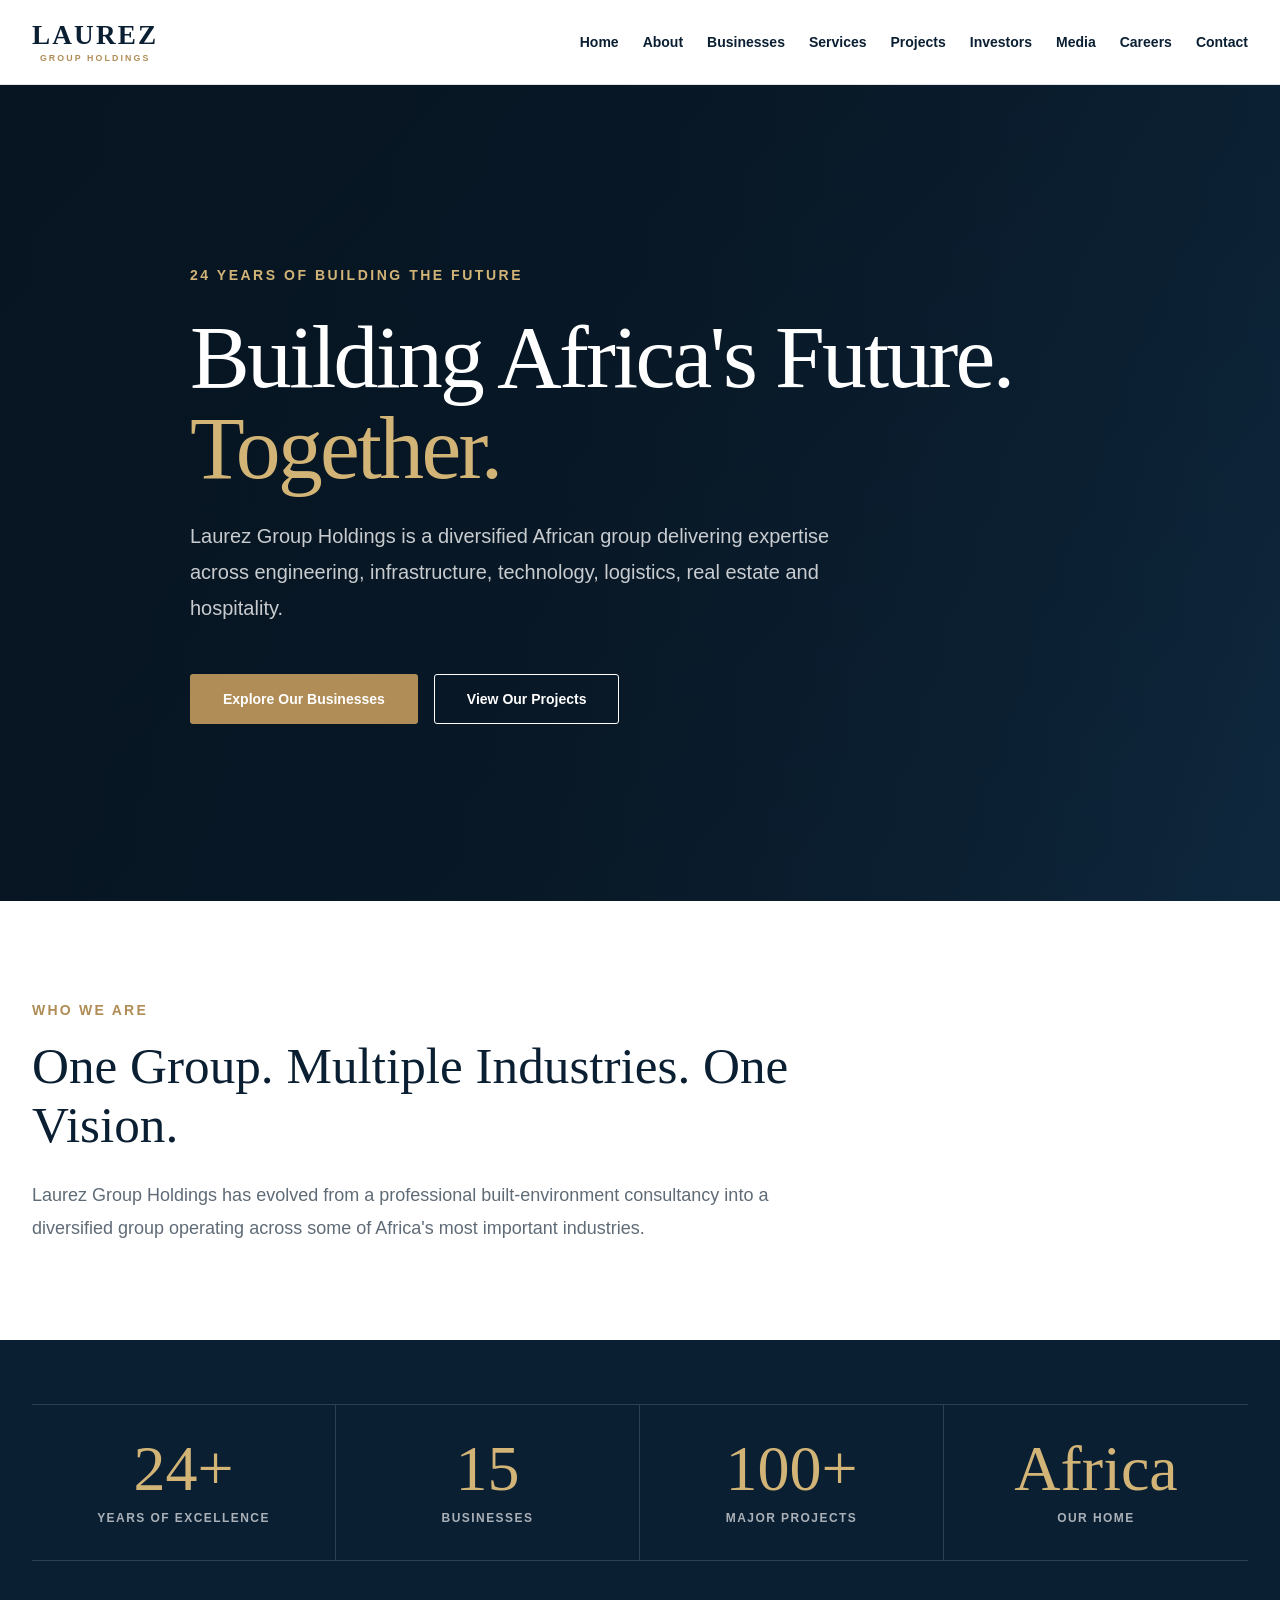
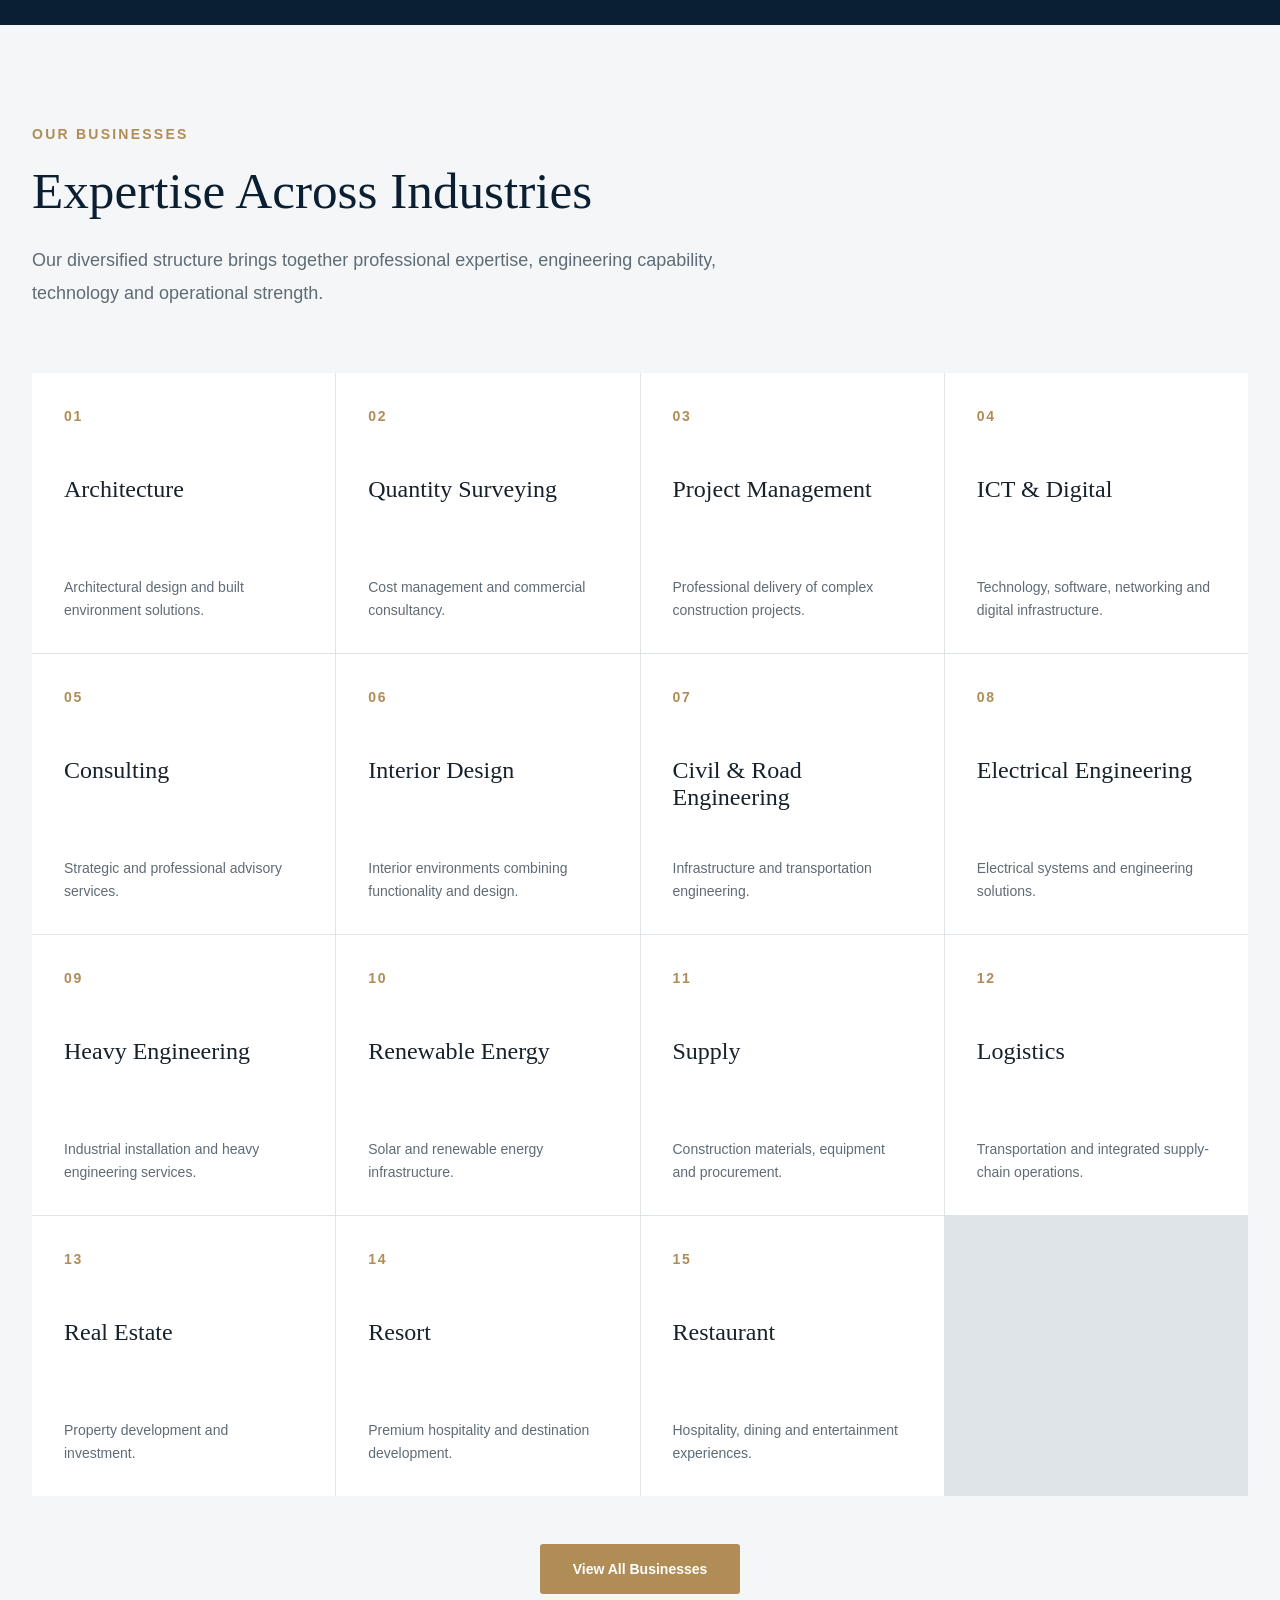
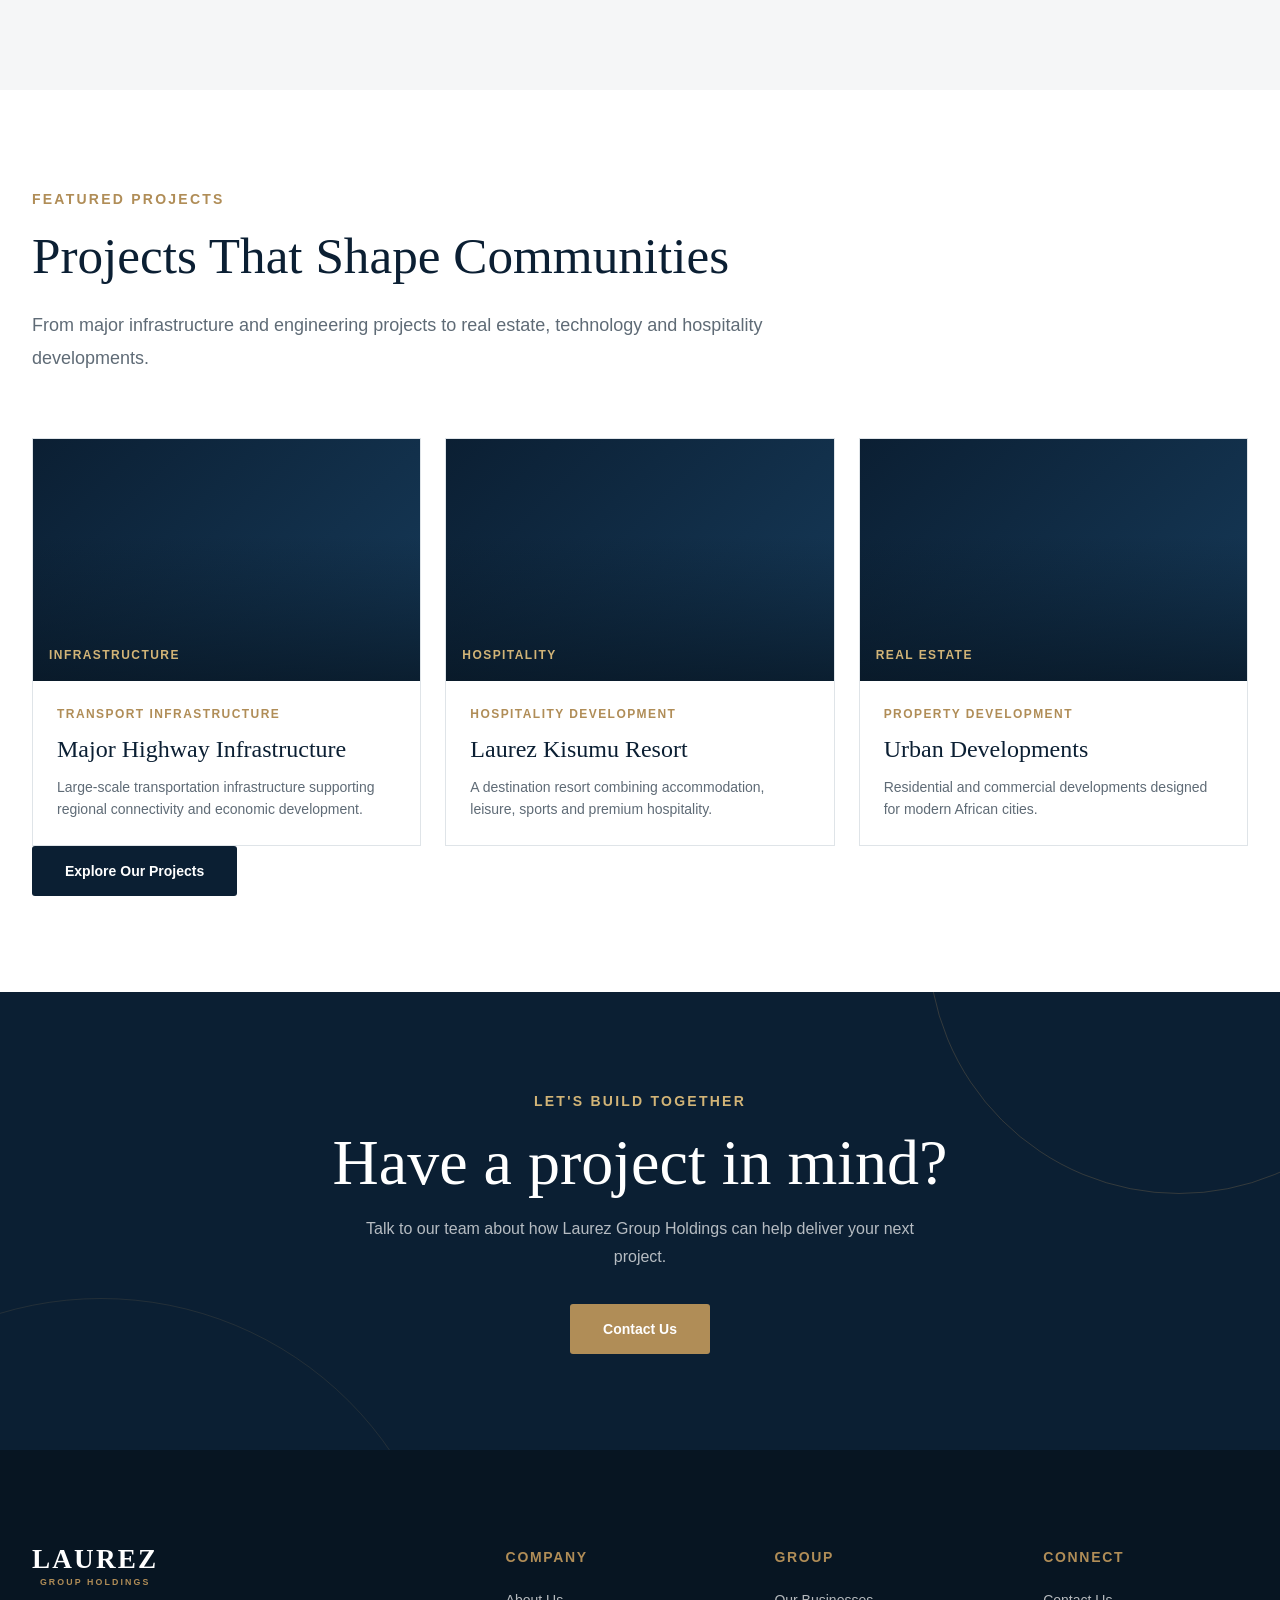
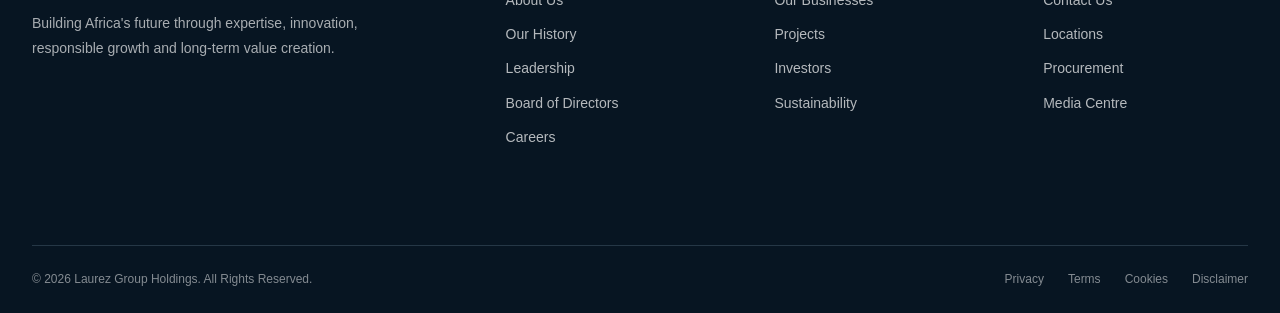
==== index.html @ 805ab77c "add file changes" ====
<!DOCTYPE html>
<html lang="en">

<head>

    <!-- =====================================================
         BASIC DOCUMENT INFORMATION
    ====================================================== -->

    <meta charset="UTF-8">

    <meta name="viewport"
        content="width=device-width, initial-scale=1.0">

    <meta name="description"
        content="Laurez Group Holdings is a diversified African group operating across architecture, engineering, technology, infrastructure, logistics, real estate and hospitality.">

    <meta name="author"
        content="Laurez Group Holdings">

    <meta name="robots"
        content="index, follow">

    <title>
        Laurez Group Holdings | Building Africa's Future
    </title>


    <!-- =====================================================
         GLOBAL STYLES
    ====================================================== -->

    <link rel="stylesheet"
        href="assets/css/variables.css">

    <link rel="stylesheet"
        href="assets/css/main.css">

    <link rel="stylesheet"
        href="assets/css/layout.css">

    <link rel="stylesheet"
        href="assets/css/components.css">

    <link rel="stylesheet"
        href="assets/css/navigation.css">

    <link rel="stylesheet"
        href="assets/css/footer.css">

    <link rel="stylesheet"
        href="assets/css/responsive.css">


    <!-- =====================================================
         HOMEPAGE STYLES
    ====================================================== -->

    <link rel="stylesheet"
        href="assets/css/pages/home.css">

</head>


<body>


    <!-- =====================================================
         HEADER
    ====================================================== -->

    <header class="site-header">

        <div class="container header-container">


            <!-- BRAND -->

            <a href="index.html"
                class="logo"
                aria-label="Laurez Group Holdings Home">

                <span class="logo-name">
                    LAUREZ
                </span>

                <span class="logo-subtitle">
                    GROUP HOLDINGS
                </span>

            </a>


            <!-- DESKTOP NAVIGATION -->

            <nav class="main-nav"
                aria-label="Main navigation">

                <a href="index.html">
                    Home
                </a>

                <a href="about/index.html">
                    About
                </a>

                <a href="businesses/index.html">
                    Businesses
                </a>

                <a href="services/index.html">
                    Services
                </a>

                <a href="projects/index.html">
                    Projects
                </a>

                <a href="investors/index.html">
                    Investors
                </a>

                <a href="media/index.html">
                    Media
                </a>

                <a href="careers/index.html">
                    Careers
                </a>

                <a href="contact/index.html">
                    Contact
                </a>

            </nav>


            <!-- MOBILE MENU BUTTON -->

            <button
                class="menu-toggle"
                type="button"
                aria-label="Open navigation"
                aria-expanded="false">

                ☰

            </button>

        </div>

    </header>



    <!-- =====================================================
         MAIN CONTENT
    ====================================================== -->

    <main>


        <!-- =================================================
             HERO
        ================================================== -->

        <section class="hero">

            <div class="container hero-content">


                <span class="hero-label">
                    24 Years of Building the Future
                </span>


                <h1>

                    Building Africa's Future.

                    <span>
                        Together.
                    </span>

                </h1>


                <p>

                    Laurez Group Holdings is a diversified
                    African group delivering expertise across
                    engineering, infrastructure, technology,
                    logistics, real estate and hospitality.

                </p>


                <div class="hero-actions">

                    <a
                        href="businesses/index.html"
                        class="btn btn-primary">

                        Explore Our Businesses

                    </a>


                    <a
                        href="projects/index.html"
                        class="btn btn-outline">

                        View Our Projects

                    </a>

                </div>

            </div>

        </section>



        <!-- =================================================
             INTRODUCTION
        ================================================== -->

        <section class="section introduction">

            <div class="container">

                <div class="section-header">

                    <span class="section-label">
                        Who We Are
                    </span>


                    <h2 class="section-title">

                        One Group.
                        Multiple Industries.
                        One Vision.

                    </h2>


                    <p class="section-description">

                        Laurez Group Holdings has evolved
                        from a professional built-environment
                        consultancy into a diversified group
                        operating across some of Africa's most
                        important industries.

                    </p>

                </div>

            </div>

        </section>



        <!-- =================================================
             GROUP STATISTICS
        ================================================== -->

        <section class="statistics">

            <div class="container statistics-grid">


                <div class="stat">

                    <strong>
                        24+
                    </strong>

                    <span>
                        Years of Excellence
                    </span>

                </div>


                <div class="stat">

                    <strong>
                        15
                    </strong>

                    <span>
                        Businesses
                    </span>

                </div>


                <div class="stat">

                    <strong>
                        100+
                    </strong>

                    <span>
                        Major Projects
                    </span>

                </div>


                <div class="stat">

                    <strong>
                        Africa
                    </strong>

                    <span>
                        Our Home
                    </span>

                </div>

            </div>

        </section>



        <!-- =================================================
             BUSINESSES
        ================================================== -->

        <section class="section businesses-preview">

            <div class="container">


                <div class="section-header">

                    <span class="section-label">
                        Our Businesses
                    </span>


                    <h2 class="section-title">

                        Expertise Across
                        Industries

                    </h2>


                    <p class="section-description">

                        Our diversified structure brings
                        together professional expertise,
                        engineering capability, technology
                        and operational strength.

                    </p>

                </div>



                <div class="business-grid">


                    <!-- 01 ARCHITECTURE -->

                    <a
                        href="businesses/architecture/index.html"
                        class="business-card">

                        <span class="business-card-number">
                            01
                        </span>

                        <h3>
                            Architecture
                        </h3>

                        <p>
                            Architectural design and built
                            environment solutions.
                        </p>

                    </a>


                    <!-- 02 QUANTITY SURVEYING -->

                    <a
                        href="businesses/quantity-surveying/index.html"
                        class="business-card">

                        <span class="business-card-number">
                            02
                        </span>

                        <h3>
                            Quantity Surveying
                        </h3>

                        <p>
                            Cost management and commercial
                            consultancy.
                        </p>

                    </a>


                    <!-- 03 PROJECT MANAGEMENT -->

                    <a
                        href="businesses/project-management/index.html"
                        class="business-card">

                        <span class="business-card-number">
                            03
                        </span>

                        <h3>
                            Project Management
                        </h3>

                        <p>
                            Professional delivery of complex
                            construction projects.
                        </p>

                    </a>


                    <!-- 04 ICT -->

                    <a
                        href="businesses/ict-digital/index.html"
                        class="business-card">

                        <span class="business-card-number">
                            04
                        </span>

                        <h3>
                            ICT & Digital
                        </h3>

                        <p>
                            Technology, software, networking
                            and digital infrastructure.
                        </p>

                    </a>


                    <!-- 05 CONSULTING -->

                    <a
                        href="businesses/consulting/index.html"
                        class="business-card">

                        <span class="business-card-number">
                            05
                        </span>

                        <h3>
                            Consulting
                        </h3>

                        <p>
                            Strategic and professional
                            advisory services.
                        </p>

                    </a>


                    <!-- 06 INTERIOR DESIGN -->

                    <a
                        href="businesses/interior-design/index.html"
                        class="business-card">

                        <span class="business-card-number">
                            06
                        </span>

                        <h3>
                            Interior Design
                        </h3>

                        <p>
                            Interior environments combining
                            functionality and design.
                        </p>

                    </a>


                    <!-- 07 CIVIL & ROAD -->

                    <a
                        href="businesses/civil-road-engineering/index.html"
                        class="business-card">

                        <span class="business-card-number">
                            07
                        </span>

                        <h3>
                            Civil & Road Engineering
                        </h3>

                        <p>
                            Infrastructure and transportation
                            engineering.
                        </p>

                    </a>


                    <!-- 08 ELECTRICAL -->

                    <a
                        href="businesses/electrical-engineering/index.html"
                        class="business-card">

                        <span class="business-card-number">
                            08
                        </span>

                        <h3>
                            Electrical Engineering
                        </h3>

                        <p>
                            Electrical systems and engineering
                            solutions.
                        </p>

                    </a>


                    <!-- 09 HEAVY ENGINEERING -->

                    <a
                        href="businesses/heavy-engineering/index.html"
                        class="business-card">

                        <span class="business-card-number">
                            09
                        </span>

                        <h3>
                            Heavy Engineering
                        </h3>

                        <p>
                            Industrial installation and heavy
                            engineering services.
                        </p>

                    </a>


                    <!-- 10 RENEWABLE ENERGY -->

                    <a
                        href="businesses/renewable-energy/index.html"
                        class="business-card">

                        <span class="business-card-number">
                            10
                        </span>

                        <h3>
                            Renewable Energy
                        </h3>

                        <p>
                            Solar and renewable energy
                            infrastructure.
                        </p>

                    </a>


                    <!-- 11 SUPPLY -->

                    <a
                        href="businesses/supply/index.html"
                        class="business-card">

                        <span class="business-card-number">
                            11
                        </span>

                        <h3>
                            Supply
                        </h3>

                        <p>
                            Construction materials, equipment
                            and procurement.
                        </p>

                    </a>


                    <!-- 12 LOGISTICS -->

                    <a
                        href="businesses/logistics/index.html"
                        class="business-card">

                        <span class="business-card-number">
                            12
                        </span>

                        <h3>
                            Logistics
                        </h3>

                        <p>
                            Transportation and integrated
                            supply-chain operations.
                        </p>

                    </a>


                    <!-- 13 REAL ESTATE -->

                    <a
                        href="businesses/real-estate/index.html"
                        class="business-card">

                        <span class="business-card-number">
                            13
                        </span>

                        <h3>
                            Real Estate
                        </h3>

                        <p>
                            Property development and
                            investment.
                        </p>

                    </a>


                    <!-- 14 RESORT -->

                    <a
                        href="businesses/resort/index.html"
                        class="business-card">

                        <span class="business-card-number">
                            14
                        </span>

                        <h3>
                            Resort
                        </h3>

                        <p>
                            Premium hospitality and destination
                            development.
                        </p>

                    </a>


                    <!-- 15 RESTAURANT -->

                    <a
                        href="businesses/restaurant/index.html"
                        class="business-card">

                        <span class="business-card-number">
                            15
                        </span>

                        <h3>
                            Restaurant
                        </h3>

                        <p>
                            Hospitality, dining and entertainment
                            experiences.
                        </p>

                    </a>


                </div>


                <div class="section-action">

                    <a
                        href="businesses/index.html"
                        class="btn btn-primary">

                        View All Businesses

                    </a>

                </div>

            </div>

        </section>



        <!-- =================================================
             FEATURED PROJECTS
        ================================================== -->

        <section class="section projects-preview">

            <div class="container">


                <div class="section-header">

                    <span class="section-label">
                        Featured Projects
                    </span>


                    <h2 class="section-title">

                        Projects That Shape
                        Communities

                    </h2>


                    <p class="section-description">

                        From major infrastructure and
                        engineering projects to real estate,
                        technology and hospitality
                        developments.

                    </p>

                </div>



                <div class="project-grid">


                    <!-- PROJECT ONE -->

                    <article class="project-card">

                        <div class="project-image">

                            <span>
                                Infrastructure
                            </span>

                        </div>


                        <div class="project-content">

                            <small>
                                TRANSPORT INFRASTRUCTURE
                            </small>


                            <h3>
                                Major Highway Infrastructure
                            </h3>


                            <p>

                                Large-scale transportation
                                infrastructure supporting
                                regional connectivity and
                                economic development.

                            </p>

                        </div>

                    </article>



                    <!-- PROJECT TWO -->

                    <article class="project-card">

                        <div class="project-image">

                            <span>
                                Hospitality
                            </span>

                        </div>


                        <div class="project-content">

                            <small>
                                HOSPITALITY DEVELOPMENT
                            </small>


                            <h3>
                                Laurez Kisumu Resort
                            </h3>


                            <p>

                                A destination resort combining
                                accommodation, leisure,
                                sports and premium hospitality.

                            </p>

                        </div>

                    </article>



                    <!-- PROJECT THREE -->

                    <article class="project-card">

                        <div class="project-image">

                            <span>
                                Real Estate
                            </span>

                        </div>


                        <div class="project-content">

                            <small>
                                PROPERTY DEVELOPMENT
                            </small>


                            <h3>
                                Urban Developments
                            </h3>


                            <p>

                                Residential and commercial
                                developments designed for
                                modern African cities.

                            </p>

                        </div>

                    </article>


                </div>


                <div class="section-action">

                    <a
                        href="projects/index.html"
                        class="btn btn-dark">

                        Explore Our Projects

                    </a>

                </div>

            </div>

        </section>



        <!-- =================================================
             CALL TO ACTION
        ================================================== -->

        <section class="cta">

            <div class="container">


                <span class="section-label">
                    Let's Build Together
                </span>


                <h2>
                    Have a project in mind?
                </h2>


                <p>

                    Talk to our team about how Laurez Group
                    Holdings can help deliver your next
                    project.

                </p>


                <a
                    href="contact/index.html"
                    class="btn btn-primary">

                    Contact Us

                </a>

            </div>

        </section>


    </main>



    <!-- =====================================================
         FOOTER
    ====================================================== -->

    <footer class="site-footer">

        <div class="container">


            <div class="footer-main">


                <!-- FOOTER BRAND -->

                <div class="footer-brand">

                    <a
                        href="index.html"
                        class="logo">

                        <span class="logo-name">
                            LAUREZ
                        </span>

                        <span class="logo-subtitle">
                            GROUP HOLDINGS
                        </span>

                    </a>


                    <p>

                        Building Africa's future through
                        expertise, innovation, responsible
                        growth and long-term value creation.

                    </p>

                </div>



                <!-- COMPANY -->

                <div class="footer-column">

                    <h3>
                        Company
                    </h3>

                    <a href="about/index.html">
                        About Us
                    </a>

                    <a href="about/history.html">
                        Our History
                    </a>

                    <a href="about/leadership.html">
                        Leadership
                    </a>

                    <a href="about/board.html">
                        Board of Directors
                    </a>

                    <a href="careers/index.html">
                        Careers
                    </a>

                </div>



                <!-- GROUP -->

                <div class="footer-column">

                    <h3>
                        Group
                    </h3>

                    <a href="businesses/index.html">
                        Our Businesses
                    </a>

                    <a href="projects/index.html">
                        Projects
                    </a>

                    <a href="investors/index.html">
                        Investors
                    </a>

                    <a href="sustainability/index.html">
                        Sustainability
                    </a>

                </div>



                <!-- CONNECT -->

                <div class="footer-column">

                    <h3>
                        Connect
                    </h3>

                    <a href="contact/index.html">
                        Contact Us
                    </a>

                    <a href="locations/index.html">
                        Locations
                    </a>

                    <a href="procurement/index.html">
                        Procurement
                    </a>

                    <a href="media/index.html">
                        Media Centre
                    </a>

                </div>


            </div>



            <!-- FOOTER BOTTOM -->

            <div class="footer-bottom">

                <p>
                    © 2026 Laurez Group Holdings.
                    All Rights Reserved.
                </p>


                <div>

                    <a href="legal/privacy-policy.html">
                        Privacy
                    </a>

                    <a href="legal/terms.html">
                        Terms
                    </a>

                    <a href="legal/cookies.html">
                        Cookies
                    </a>

                    <a href="legal/disclaimer.html">
                        Disclaimer
                    </a>

                </div>

            </div>


        </div>

    </footer>



    <!-- =====================================================
         JAVASCRIPT
    ====================================================== -->

    <script src="assets/js/main.js"></script>

    <script src="assets/js/navigation.js"></script>

</body>

</html>
---- assets/css/variables.css ----
/* =========================================================
   LAUREZ GROUP HOLDINGS
   GLOBAL DESIGN SYSTEM
   YEAR 24
========================================================= */

:root {

    /* -----------------------------------------------------
       BRAND COLORS
    ----------------------------------------------------- */

    --color-primary: #0b1f33;
    --color-primary-dark: #071522;
    --color-primary-light: #163a59;

    --color-gold: #b08d57;
    --color-gold-light: #d2b477;
    --color-gold-dark: #8c6b3f;

    --color-white: #ffffff;
    --color-black: #000000;

    /* -----------------------------------------------------
       TEXT COLORS
    ----------------------------------------------------- */

    --color-text: #17212b;
    --color-text-light: #5f6b76;
    --color-text-muted: #89939c;
    --color-text-white: #ffffff;

    /* -----------------------------------------------------
       BACKGROUNDS
    ----------------------------------------------------- */

    --color-background: #ffffff;
    --color-background-light: #f5f6f7;
    --color-background-dark: #0b1f33;
    --color-background-section: #eef1f4;

    /* -----------------------------------------------------
       BORDERS
    ----------------------------------------------------- */

    --color-border: #dfe4e8;
    --color-border-dark: #253746;

    /* -----------------------------------------------------
       TYPOGRAPHY
    ----------------------------------------------------- */

    --font-heading: "Georgia", "Times New Roman", serif;
    --font-body: Arial, Helvetica, sans-serif;

    --font-size-xs: 0.75rem;
    --font-size-sm: 0.875rem;
    --font-size-md: 1rem;
    --font-size-lg: 1.125rem;
    --font-size-xl: 1.5rem;
    --font-size-2xl: 2rem;
    --font-size-3xl: 3rem;
    --font-size-4xl: 4rem;

    --line-height-tight: 1.15;
    --line-height-normal: 1.6;
    --line-height-wide: 1.8;

    /* -----------------------------------------------------
       LAYOUT
    ----------------------------------------------------- */

    --container-width: 1280px;
    --container-padding: 2rem;

    --header-height: 84px;

    /* -----------------------------------------------------
       SPACING
    ----------------------------------------------------- */

    --space-1: 0.25rem;
    --space-2: 0.5rem;
    --space-3: 0.75rem;
    --space-4: 1rem;
    --space-5: 1.5rem;
    --space-6: 2rem;
    --space-7: 3rem;
    --space-8: 4rem;
    --space-9: 5rem;
    --space-10: 6rem;
    --space-11: 8rem;

    /* -----------------------------------------------------
       BORDERS & RADIUS
    ----------------------------------------------------- */

    --radius-sm: 3px;
    --radius-md: 6px;
    --radius-lg: 12px;
    --radius-xl: 20px;
    --radius-round: 999px;

    /* -----------------------------------------------------
       SHADOWS
    ----------------------------------------------------- */

    --shadow-sm: 0 2px 8px rgba(0, 0, 0, 0.06);
    --shadow-md: 0 8px 24px rgba(0, 0, 0, 0.10);
    --shadow-lg: 0 16px 45px rgba(0, 0, 0, 0.15);

    /* -----------------------------------------------------
       TRANSITIONS
    ----------------------------------------------------- */

    --transition-fast: 0.2s ease;
    --transition-normal: 0.3s ease;
    --transition-slow: 0.5s ease;

    /* -----------------------------------------------------
       Z-INDEX
    ----------------------------------------------------- */

    --z-base: 1;
    --z-header: 1000;
    --z-dropdown: 1100;
    --z-modal: 2000;
}
---- assets/css/main.css ----
/* =========================================================
   LAUREZ GROUP HOLDINGS
   GLOBAL MAIN STYLES
   YEAR 24
========================================================= */


/* =========================================================
   CSS RESET
========================================================= */

* {
    margin: 0;
    padding: 0;
    box-sizing: border-box;
}


/* =========================================================
   DOCUMENT
========================================================= */

html {
    scroll-behavior: smooth;
    font-size: 16px;
}

body {
    min-height: 100vh;

    font-family: var(--font-body);
    font-size: var(--font-size-md);
    line-height: var(--line-height-normal);

    color: var(--color-text);
    background: var(--color-background);

    overflow-x: hidden;

    -webkit-font-smoothing: antialiased;
    -moz-osx-font-smoothing: grayscale;
}


/* =========================================================
   DEFAULT ELEMENTS
========================================================= */

img {
    display: block;
    max-width: 100%;
    height: auto;
}

a {
    color: inherit;
    text-decoration: none;
}

button,
input,
textarea,
select {
    font: inherit;
}

button {
    border: 0;
    background: none;
    cursor: pointer;
}

ul,
ol {
    list-style: none;
}

h1,
h2,
h3,
h4,
h5,
h6 {
    margin: 0;
}

p {
    margin: 0;
}


/* =========================================================
   PAGE CONTAINER
========================================================= */

.container {
    width: min(
        calc(100% - (var(--container-padding) * 2)),
        var(--container-width)
    );

    margin-left: auto;
    margin-right: auto;
}


/* =========================================================
   SECTION
========================================================= */

.section {
    padding-top: var(--space-10);
    padding-bottom: var(--space-10);
}


/* =========================================================
   SECTION HEADER
========================================================= */

.section-header {
    max-width: 760px;
    margin-bottom: var(--space-8);
}

.section-label {
    display: inline-block;

    margin-bottom: var(--space-4);

    color: var(--color-gold);

    font-size: var(--font-size-sm);
    font-weight: 700;

    letter-spacing: 0.16em;
    text-transform: uppercase;
}

.section-title {
    margin-bottom: var(--space-5);

    color: var(--color-primary);

    font-family: var(--font-heading);
    font-size: clamp(2rem, 4vw, 3.5rem);
    font-weight: 500;

    line-height: var(--line-height-tight);
}

.section-description {
    color: var(--color-text-light);

    font-size: var(--font-size-lg);
    line-height: var(--line-height-wide);
}


/* =========================================================
   BUTTON SYSTEM
========================================================= */

.btn {
    display: inline-flex;

    align-items: center;
    justify-content: center;

    min-height: 50px;

    padding:
        0
        var(--space-6);

    border: 1px solid transparent;
    border-radius: var(--radius-sm);

    font-size: var(--font-size-sm);
    font-weight: 700;

    line-height: 1;

    cursor: pointer;

    transition:
        background var(--transition-normal),
        color var(--transition-normal),
        border-color var(--transition-normal),
        transform var(--transition-normal),
        box-shadow var(--transition-normal);
}

.btn:hover {
    transform: translateY(-2px);
}


/* ---------------------------------------------------------
   PRIMARY BUTTON
--------------------------------------------------------- */

.btn-primary {
    background: var(--color-gold);
    color: var(--color-white);
}

.btn-primary:hover {
    background: var(--color-gold-dark);

    box-shadow: var(--shadow-sm);
}


/* ---------------------------------------------------------
   OUTLINE BUTTON
--------------------------------------------------------- */

.btn-outline {
    border-color: var(--color-white);

    background: transparent;

    color: var(--color-white);
}

.btn-outline:hover {
    background: var(--color-white);
    color: var(--color-primary);
}


/* ---------------------------------------------------------
   DARK BUTTON
--------------------------------------------------------- */

.btn-dark {
    background: var(--color-primary);
    color: var(--color-white);
}

.btn-dark:hover {
    background: var(--color-primary-light);
}


/* ---------------------------------------------------------
   GOLD OUTLINE BUTTON
--------------------------------------------------------- */

.btn-gold-outline {
    border-color: var(--color-gold);

    background: transparent;

    color: var(--color-gold);
}

.btn-gold-outline:hover {
    background: var(--color-gold);
    color: var(--color-white);
}


/* =========================================================
   LINKS
========================================================= */

.text-link {
    display: inline-flex;

    align-items: center;

    gap: var(--space-2);

    color: var(--color-primary);

    font-size: var(--font-size-sm);
    font-weight: 700;

    transition:
        color var(--transition-fast),
        gap var(--transition-fast);
}

.text-link::after {
    content: "→";

    color: var(--color-gold);

    transition: transform var(--transition-fast);
}

.text-link:hover {
    color: var(--color-gold);

    gap: var(--space-3);
}

.text-link:hover::after {
    transform: translateX(4px);
}


/* =========================================================
   DIVIDER
========================================================= */

.divider {
    width: 100%;
    height: 1px;

    background: var(--color-border);
}


/* =========================================================
   ACCESSIBILITY
========================================================= */

:focus-visible {
    outline: 3px solid var(--color-gold);
    outline-offset: 3px;
}


/* =========================================================
   TEXT SELECTION
========================================================= */

::selection {
    background: var(--color-primary);

    color: var(--color-white);
}


/* =========================================================
   UTILITY CLASSES
========================================================= */

.text-center {
    text-align: center;
}

.text-left {
    text-align: left;
}

.text-right {
    text-align: right;
}

.hidden {
    display: none !important;
}


/* =========================================================
   VISUALLY HIDDEN
========================================================= */

.visually-hidden {
    position: absolute;

    width: 1px;
    height: 1px;

    padding: 0;
    margin: -1px;

    overflow: hidden;

    clip: rect(0, 0, 0, 0);

    white-space: nowrap;

    border: 0;
}


/* =========================================================
   SMOOTH IMAGE LOADING
========================================================= */

img {
    background: var(--color-background-light);
}


/* =========================================================
   FORM ELEMENTS
========================================================= */

input,
textarea,
select {
    width: 100%;

    border: 1px solid var(--color-border);

    border-radius: var(--radius-sm);

    background: var(--color-white);

    color: var(--color-text);

    transition:
        border-color var(--transition-fast),
        box-shadow var(--transition-fast);
}

input:focus,
textarea:focus,
select:focus {
    border-color: var(--color-gold);

    outline: none;

    box-shadow:
        0 0 0 3px
        rgba(176, 141, 87, 0.15);
}

textarea {
    min-height: 160px;

    resize: vertical;
}


/* =========================================================
   PAGE TRANSITION
========================================================= */

main {
    min-height: 50vh;
}
---- assets/css/layout.css ----
/* =========================================================
   LAUREZ GROUP HOLDINGS
   GLOBAL LAYOUT SYSTEM
   YEAR 24
========================================================= */


/* =========================================================
   PAGE WRAPPER
========================================================= */

.page-wrapper {
    width: 100%;
    min-height: 100vh;

    display: flex;
    flex-direction: column;
}


/* =========================================================
   MAIN CONTENT
========================================================= */

main {
    width: 100%;
    flex: 1;
}


/* =========================================================
   CONTAINER VARIATIONS
========================================================= */

.container-wide {
    width: min(
        calc(100% - (var(--container-padding) * 2)),
        1600px
    );

    margin-left: auto;
    margin-right: auto;
}

.container-narrow {
    width: min(
        calc(100% - (var(--container-padding) * 2)),
        850px
    );

    margin-left: auto;
    margin-right: auto;
}


/* =========================================================
   FLEX UTILITIES
========================================================= */

.flex {
    display: flex;
}

.flex-column {
    display: flex;
    flex-direction: column;
}

.flex-center {
    display: flex;

    align-items: center;
    justify-content: center;
}

.flex-between {
    display: flex;

    align-items: center;
    justify-content: space-between;
}

.flex-wrap {
    flex-wrap: wrap;
}


/* =========================================================
   GRID UTILITIES
========================================================= */

.grid {
    display: grid;
}

.grid-2 {
    display: grid;

    grid-template-columns:
        repeat(2, minmax(0, 1fr));

    gap: var(--space-6);
}

.grid-3 {
    display: grid;

    grid-template-columns:
        repeat(3, minmax(0, 1fr));

    gap: var(--space-6);
}

.grid-4 {
    display: grid;

    grid-template-columns:
        repeat(4, minmax(0, 1fr));

    gap: var(--space-6);
}


/* =========================================================
   TWO COLUMN CONTENT
========================================================= */

.two-column {
    display: grid;

    grid-template-columns:
        minmax(0, 1fr)
        minmax(0, 1fr);

    gap: var(--space-10);

    align-items: center;
}


/* =========================================================
   THREE COLUMN CONTENT
========================================================= */

.three-column {
    display: grid;

    grid-template-columns:
        repeat(3, minmax(0, 1fr));

    gap: var(--space-6);
}


/* =========================================================
   CONTENT + SIDEBAR
========================================================= */

.content-sidebar {
    display: grid;

    grid-template-columns:
        minmax(0, 1fr)
        320px;

    gap: var(--space-10);

    align-items: start;
}


/* =========================================================
   SIDEBAR + CONTENT
========================================================= */

.sidebar-content {
    display: grid;

    grid-template-columns:
        320px
        minmax(0, 1fr);

    gap: var(--space-10);

    align-items: start;
}


/* =========================================================
   IMAGE + CONTENT
========================================================= */

.image-content {
    display: grid;

    grid-template-columns:
        minmax(0, 1fr)
        minmax(0, 1fr);

    gap: var(--space-8);

    align-items: center;
}


/* =========================================================
   CONTENT + IMAGE
========================================================= */

.content-image {
    display: grid;

    grid-template-columns:
        minmax(0, 1fr)
        minmax(0, 1fr);

    gap: var(--space-8);

    align-items: center;
}


/* =========================================================
   STACK
========================================================= */

.stack {
    display: flex;

    flex-direction: column;

    gap: var(--space-5);
}

.stack-small {
    display: flex;

    flex-direction: column;

    gap: var(--space-3);
}

.stack-large {
    display: flex;

    flex-direction: column;

    gap: var(--space-8);
}


/* =========================================================
   ROW
========================================================= */

.row {
    display: flex;

    align-items: center;

    gap: var(--space-4);
}


/* =========================================================
   CENTERED CONTENT
========================================================= */

.center-content {
    max-width: 900px;

    margin-left: auto;
    margin-right: auto;

    text-align: center;
}


/* =========================================================
   FULL WIDTH
========================================================= */

.full-width {
    width: 100%;
}


/* =========================================================
   SPACING UTILITIES
========================================================= */

.mt-0 {
    margin-top: 0;
}

.mt-1 {
    margin-top: var(--space-1);
}

.mt-2 {
    margin-top: var(--space-2);
}

.mt-3 {
    margin-top: var(--space-3);
}

.mt-4 {
    margin-top: var(--space-4);
}

.mt-5 {
    margin-top: var(--space-5);
}

.mt-6 {
    margin-top: var(--space-6);
}

.mt-7 {
    margin-top: var(--space-7);
}

.mt-8 {
    margin-top: var(--space-8);
}


/* =========================================================
   BOTTOM SPACING
========================================================= */

.mb-0 {
    margin-bottom: 0;
}

.mb-2 {
    margin-bottom: var(--space-2);
}

.mb-3 {
    margin-bottom: var(--space-3);
}

.mb-4 {
    margin-bottom: var(--space-4);
}

.mb-5 {
    margin-bottom: var(--space-5);
}

.mb-6 {
    margin-bottom: var(--space-6);
}

.mb-7 {
    margin-bottom: var(--space-7);
}

.mb-8 {
    margin-bottom: var(--space-8);
}


/* =========================================================
   SECTION ALIGNMENT
========================================================= */

.section-center {
    text-align: center;
}

.section-center .section-header {
    margin-left: auto;
    margin-right: auto;
}


/* =========================================================
   VERTICAL CENTERING
========================================================= */

.align-center {
    align-items: center;
}

.align-start {
    align-items: flex-start;
}

.align-end {
    align-items: flex-end;
}


/* =========================================================
   JUSTIFICATION
========================================================= */

.justify-center {
    justify-content: center;
}

.justify-between {
    justify-content: space-between;
}

.justify-end {
    justify-content: flex-end;
}


/* =========================================================
   OVERFLOW
========================================================= */

.overflow-hidden {
    overflow: hidden;
}


/* =========================================================
   POSITIONING
========================================================= */

.relative {
    position: relative;
}

.absolute {
    position: absolute;
}

.sticky {
    position: sticky;
}


/* =========================================================
   RESPONSIVE LAYOUT
========================================================= */

@media (max-width: 1024px) {

    .grid-4 {
        grid-template-columns:
            repeat(2, minmax(0, 1fr));
    }

    .content-sidebar {
        grid-template-columns:
            minmax(0, 1fr)
            280px;

        gap: var(--space-7);
    }

    .sidebar-content {
        grid-template-columns:
            280px
            minmax(0, 1fr);

        gap: var(--space-7);
    }

}


/* =========================================================
   TABLET
========================================================= */

@media (max-width: 768px) {

    .grid-2,
    .grid-3,
    .grid-4 {
        grid-template-columns: 1fr;
    }

    .two-column,
    .three-column,
    .image-content,
    .content-image {
        grid-template-columns: 1fr;

        gap: var(--space-6);
    }

    .content-sidebar,
    .sidebar-content {
        grid-template-columns: 1fr;

        gap: var(--space-6);
    }

    .row {
        flex-wrap: wrap;
    }

}


/* =========================================================
   MOBILE
========================================================= */

@media (max-width: 480px) {

    .container,
    .container-wide,
    .container-narrow {
        width: min(
            calc(100% - 32px),
            100%
        );
    }

    .stack-large {
        gap: var(--space-6);
    }

}
---- assets/css/components.css ----
/* =========================================================
   LAUREZ GROUP HOLDINGS
   GLOBAL COMPONENTS
   YEAR 24
========================================================= */


/* =========================================================
   CARDS
========================================================= */

.card {
    background: var(--color-white);
    border: 1px solid var(--color-border);
    border-radius: var(--radius-md);
    overflow: hidden;
    transition:
        transform var(--transition-normal),
        box-shadow var(--transition-normal),
        border-color var(--transition-normal);
}

.card:hover {
    transform: translateY(-5px);
    box-shadow: var(--shadow-md);
    border-color: var(--color-gold);
}


/* =========================================================
   BUSINESS CARD
========================================================= */

.business-card {
    position: relative;

    display: flex;
    flex-direction: column;

    min-height: 280px;
    padding: var(--space-6);

    background: var(--color-white);
    border: 1px solid var(--color-border);

    transition:
        transform var(--transition-normal),
        background var(--transition-normal),
        border-color var(--transition-normal);
}

.business-card::before {
    content: "";

    position: absolute;
    top: 0;
    left: 0;

    width: 4px;
    height: 0;

    background: var(--color-gold);

    transition: height var(--transition-normal);
}

.business-card:hover {
    transform: translateY(-5px);
    border-color: var(--color-gold);
    box-shadow: var(--shadow-md);
}

.business-card:hover::before {
    height: 100%;
}

.business-card-number {
    margin-bottom: var(--space-7);

    color: var(--color-gold);

    font-size: var(--font-size-sm);
    font-weight: 700;
    letter-spacing: 0.12em;
}

.business-card h3 {
    margin-bottom: var(--space-3);

    font-family: var(--font-heading);
    font-size: var(--font-size-xl);
    font-weight: 500;
    line-height: var(--line-height-tight);
}

.business-card p {
    margin-top: auto;

    color: var(--color-text-light);
    font-size: var(--font-size-sm);
}


/* =========================================================
   PROJECT CARD
========================================================= */

.project-card {
    overflow: hidden;

    background: var(--color-white);
    border: 1px solid var(--color-border);

    transition:
        transform var(--transition-normal),
        box-shadow var(--transition-normal);
}

.project-card:hover {
    transform: translateY(-5px);
    box-shadow: var(--shadow-md);
}

.project-card-image {
    position: relative;

    width: 100%;
    aspect-ratio: 16 / 10;

    overflow: hidden;

    background:
        linear-gradient(
            135deg,
            var(--color-primary),
            var(--color-primary-light)
        );
}

.project-card-image img {
    width: 100%;
    height: 100%;

    object-fit: cover;

    transition: transform var(--transition-slow);
}

.project-card:hover .project-card-image img {
    transform: scale(1.05);
}

.project-card-content {
    padding: var(--space-5);
}

.project-category {
    display: block;

    margin-bottom: var(--space-3);

    color: var(--color-gold);

    font-size: var(--font-size-xs);
    font-weight: 700;

    letter-spacing: 0.14em;
    text-transform: uppercase;
}

.project-card h3 {
    margin-bottom: var(--space-3);

    font-family: var(--font-heading);
    font-size: var(--font-size-xl);
    font-weight: 500;
}

.project-card p {
    color: var(--color-text-light);
    font-size: var(--font-size-sm);
}


/* =========================================================
   STATISTICS
========================================================= */

.stat-item {
    text-align: center;
}

.stat-number {
    display: block;

    margin-bottom: var(--space-2);

    color: var(--color-gold);

    font-family: var(--font-heading);
    font-size: clamp(2.5rem, 5vw, 4rem);
    line-height: 1;
}

.stat-label {
    display: block;

    color: var(--color-text-light);

    font-size: var(--font-size-sm);
    font-weight: 600;

    text-transform: uppercase;
    letter-spacing: 0.1em;
}


/* =========================================================
   FEATURE LIST
========================================================= */

.feature-list {
    display: grid;
    gap: var(--space-4);
}

.feature-list li {
    position: relative;

    padding-left: var(--space-6);

    color: var(--color-text-light);
}

.feature-list li::before {
    content: "";

    position: absolute;
    left: 0;
    top: 0.65em;

    width: 7px;
    height: 7px;

    background: var(--color-gold);
    border-radius: var(--radius-round);
}


/* =========================================================
   IMAGE PLACEHOLDER
========================================================= */

.image-placeholder {
    display: flex;
    align-items: center;
    justify-content: center;

    min-height: 300px;

    background:
        linear-gradient(
            135deg,
            var(--color-primary),
            var(--color-primary-light)
        );

    color: var(--color-white);
}


/* =========================================================
   BADGE
========================================================= */

.badge {
    display: inline-flex;
    align-items: center;

    padding: var(--space-2) var(--space-3);

    border-radius: var(--radius-round);

    background: var(--color-background-light);

    color: var(--color-primary);

    font-size: var(--font-size-xs);
    font-weight: 700;

    letter-spacing: 0.08em;
    text-transform: uppercase;
}


/* =========================================================
   DIVIDER
========================================================= */

.divider {
    width: 100%;
    height: 1px;

    background: var(--color-border);
}


/* =========================================================
   LINK WITH ARROW
========================================================= */

.text-link {
    display: inline-flex;
    align-items: center;
    gap: var(--space-2);

    color: var(--color-primary);

    font-size: var(--font-size-sm);
    font-weight: 700;

    transition:
        color var(--transition-fast),
        gap var(--transition-fast);
}

.text-link::after {
    content: "→";

    color: var(--color-gold);

    transition: transform var(--transition-fast);
}

.text-link:hover {
    color: var(--color-gold);
    gap: var(--space-3);
}

.text-link:hover::after {
    transform: translateX(3px);
}
---- assets/css/navigation.css ----
/* =========================================================
   LAUREZ GROUP HOLDINGS
   GLOBAL NAVIGATION
   YEAR 24
========================================================= */


/* =========================================================
   HEADER
========================================================= */

.site-header {
    position: relative;
    z-index: 1000;

    width: 100%;

    background: var(--color-white);

    border-bottom: 1px solid var(--color-border);

    transition:
        background var(--transition-normal),
        box-shadow var(--transition-normal);
}


/* =========================================================
   HEADER CONTAINER
========================================================= */

.header-container {
    min-height: var(--header-height);

    display: flex;

    align-items: center;
    justify-content: space-between;

    gap: var(--space-6);
}


/* =========================================================
   LOGO
========================================================= */

.logo {
    display: inline-flex;

    flex-direction: column;

    justify-content: center;

    flex-shrink: 0;

    line-height: 1;

    color: var(--color-primary);
}

.logo-name {
    font-family: var(--font-heading);

    font-size: 1.7rem;
    font-weight: 600;

    letter-spacing: 0.08em;
}

.logo-subtitle {
    margin-top: 5px;

    color: var(--color-gold);

    font-size: 0.55rem;
    font-weight: 700;

    letter-spacing: 0.24em;

    text-align: center;
}


/* =========================================================
   MAIN NAVIGATION
========================================================= */

.main-nav {
    display: flex;

    align-items: center;

    gap: var(--space-5);
}

.main-nav a {
    position: relative;

    padding:
        var(--space-2)
        0;

    color: var(--color-primary);

    font-size: var(--font-size-sm);
    font-weight: 600;

    white-space: nowrap;

    transition:
        color var(--transition-fast);
}


/* ---------------------------------------------------------
   NAVIGATION UNDERLINE
--------------------------------------------------------- */

.main-nav a::after {
    content: "";

    position: absolute;

    left: 0;
    bottom: -4px;

    width: 100%;
    height: 2px;

    background: var(--color-gold);

    transform:
        scaleX(0);

    transform-origin: right;

    transition:
        transform var(--transition-normal);
}

.main-nav a:hover {
    color: var(--color-gold);
}

.main-nav a:hover::after {
    transform: scaleX(1);

    transform-origin: left;
}


/* =========================================================
   MOBILE MENU BUTTON
========================================================= */

.menu-toggle {
    display: none;

    align-items: center;
    justify-content: center;

    width: 44px;
    height: 44px;

    color: var(--color-primary);

    font-size: 1.5rem;

    border: 1px solid var(--color-border);
    border-radius: var(--radius-sm);

    transition:
        background var(--transition-fast),
        color var(--transition-fast),
        border-color var(--transition-fast);
}

.menu-toggle:hover {
    background: var(--color-primary);

    color: var(--color-white);

    border-color: var(--color-primary);
}


/* =========================================================
   MOBILE NAVIGATION
========================================================= */

@media (max-width: 768px) {

    .header-container {
        min-height: var(--header-height);
    }

    .main-nav {
        position: absolute;

        top: 100%;
        left: 0;

        width: 100%;

        display: none;

        flex-direction: column;
        align-items: stretch;

        gap: 0;

        padding:
            var(--space-3)
            var(--container-padding);

        background: var(--color-white);

        border-bottom:
            1px solid
            var(--color-border);

        box-shadow: var(--shadow-md);
    }

    .main-nav.is-open {
        display: flex;
    }

    .main-nav a {
        width: 100%;

        padding: var(--space-4) 0;

        border-bottom:
            1px solid
            var(--color-border);
    }

    .main-nav a:last-child {
        border-bottom: none;
    }

    .main-nav a::after {
        display: none;
    }

    .menu-toggle {
        display: flex;
    }

}


/* =========================================================
   SMALL MOBILE
========================================================= */

@media (max-width: 480px) {

    .logo-name {
        font-size: 1.4rem;
    }

    .logo-subtitle {
        font-size: 0.48rem;
    }

}
---- assets/css/footer.css ----
/* =========================================================
   LAUREZ GROUP HOLDINGS
   GLOBAL FOOTER
   YEAR 24
========================================================= */

.site-footer {
    background: var(--color-primary-dark);
    color: var(--color-white);
}


/* =========================================================
   FOOTER MAIN
========================================================= */

.footer-main {
    display: grid;

    grid-template-columns:
        2fr
        repeat(3, 1fr);

    gap: var(--space-8);

    padding: var(--space-10) 0;
}


/* =========================================================
   FOOTER BRAND
========================================================= */

.footer-brand {
    max-width: 360px;
}

.footer-brand .logo-name {
    color: var(--color-white);
}

.footer-brand p {
    margin-top: var(--space-5);

    color: rgba(255, 255, 255, 0.65);

    font-size: var(--font-size-sm);
    line-height: var(--line-height-wide);
}


/* =========================================================
   FOOTER COLUMNS
========================================================= */

.footer-column {
    display: flex;
    flex-direction: column;

    gap: var(--space-3);
}

.footer-column h3 {
    margin-bottom: var(--space-2);

    color: var(--color-gold);

    font-size: var(--font-size-sm);

    text-transform: uppercase;
    letter-spacing: 0.12em;
}

.footer-column a {
    width: fit-content;

    color: rgba(255, 255, 255, 0.7);

    font-size: var(--font-size-sm);

    transition:
        color var(--transition-fast),
        transform var(--transition-fast);
}

.footer-column a:hover {
    color: var(--color-white);
    transform: translateX(3px);
}


/* =========================================================
   FOOTER BOTTOM
========================================================= */

.footer-bottom {
    display: flex;
    align-items: center;
    justify-content: space-between;

    gap: var(--space-5);

    padding: var(--space-5) 0;

    border-top: 1px solid var(--color-border-dark);

    color: rgba(255, 255, 255, 0.5);

    font-size: var(--font-size-xs);
}

.footer-bottom div {
    display: flex;
    gap: var(--space-5);
}

.footer-bottom a {
    transition: color var(--transition-fast);
}

.footer-bottom a:hover {
    color: var(--color-white);
}
---- assets/css/responsive.css ----
/* =========================================================
   LAUREZ GROUP HOLDINGS
   RESPONSIVE DESIGN
========================================================= */


/* =========================================================
   TABLETS
========================================================= */

@media (max-width: 1024px) {

    :root {
        --container-padding: 1.5rem;
    }

    .main-nav {
        gap: var(--space-4);
    }

    .main-nav a {
        font-size: 0.8rem;
    }

    .two-column {
        gap: var(--space-6);
    }

    .three-column {
        grid-template-columns: repeat(2, minmax(0, 1fr));
    }

    .four-column {
        grid-template-columns: repeat(2, minmax(0, 1fr));
    }

    .footer-main {
        grid-template-columns: repeat(2, 1fr);
    }
}


/* =========================================================
   MOBILE
========================================================= */

@media (max-width: 768px) {

    :root {
        --container-padding: 1.25rem;
        --header-height: 72px;
    }

    .section {
        padding: var(--space-8) 0;
    }

    .main-nav {
        display: none;
    }

    .menu-toggle {
        display: flex;
    }

    .two-column,
    .three-column,
    .four-column {
        grid-template-columns: 1fr;
    }

    .footer-main {
        grid-template-columns: 1fr;
        gap: var(--space-6);
    }

    .footer-bottom {
        flex-direction: column;
        align-items: flex-start;
    }

    .footer-bottom div {
        flex-wrap: wrap;
    }
}


/* =========================================================
   SMALL MOBILE
========================================================= */

@media (max-width: 480px) {

    :root {
        --container-padding: 1rem;
    }

    .section-title {
        font-size: 2rem;
    }

    .btn {
        width: 100%;
    }

    .hero-actions {
        flex-direction: column;
    }
}
---- assets/css/pages/home.css ----
/* =========================================================
   LAUREZ GROUP HOLDINGS
   HOMEPAGE STYLES
   YEAR 24
========================================================= */


/* =========================================================
   HERO SECTION
========================================================= */

.hero {
    position: relative;

    min-height: calc(100vh - var(--header-height));

    display: flex;
    align-items: center;

    overflow: hidden;

    background:
        linear-gradient(
            90deg,
            rgba(7, 21, 34, 0.96) 0%,
            rgba(7, 21, 34, 0.85) 42%,
            rgba(7, 21, 34, 0.50) 100%
        ),
        url("../../images/hero/home-hero.jpg")
        center / cover no-repeat;

    color: var(--color-white);
}


/* ---------------------------------------------------------
   HERO FALLBACK BACKGROUND
--------------------------------------------------------- */

.hero::before {
    content: "";

    position: absolute;
    inset: 0;

    background:
        linear-gradient(
            135deg,
            var(--color-primary-dark),
            var(--color-primary-light)
        );

    z-index: -2;
}


/* ---------------------------------------------------------
   HERO CONTENT
--------------------------------------------------------- */

.hero-content {
    position: relative;
    z-index: 2;

    max-width: 900px;

    padding-top: var(--space-11);
    padding-bottom: var(--space-11);
}


/* ---------------------------------------------------------
   HERO LABEL
--------------------------------------------------------- */

.hero-label {
    display: inline-block;

    margin-bottom: var(--space-5);

    color: var(--color-gold-light);

    font-size: var(--font-size-sm);
    font-weight: 700;

    letter-spacing: 0.18em;
    text-transform: uppercase;
}


/* ---------------------------------------------------------
   HERO TITLE
--------------------------------------------------------- */

.hero h1 {
    max-width: 850px;

    margin-bottom: var(--space-5);

    color: var(--color-white);

    font-family: var(--font-heading);

    font-size: clamp(
        3rem,
        7vw,
        6rem
    );

    font-weight: 500;

    line-height: 1.02;

    letter-spacing: -0.03em;
}

.hero h1 span {
    display: block;

    color: var(--color-gold-light);
}


/* ---------------------------------------------------------
   HERO DESCRIPTION
--------------------------------------------------------- */

.hero p {
    max-width: 680px;

    margin-bottom: var(--space-7);

    color: rgba(255, 255, 255, 0.78);

    font-size: clamp(
        1rem,
        2vw,
        1.25rem
    );

    line-height: 1.8;
}


/* ---------------------------------------------------------
   HERO BUTTONS
--------------------------------------------------------- */

.hero-actions {
    display: flex;

    align-items: center;

    gap: var(--space-4);
}


/* =========================================================
   INTRODUCTION SECTION
========================================================= */

.introduction {
    background: var(--color-white);
}

.introduction .section-header {
    margin-bottom: 0;
}


/* =========================================================
   GROUP STATISTICS
========================================================= */

.statistics {
    padding-top: var(--space-8);
    padding-bottom: var(--space-8);

    background: var(--color-primary);

    color: var(--color-white);
}

.statistics-grid {
    display: grid;

    grid-template-columns:
        repeat(4, 1fr);

    border-top:
        1px solid
        rgba(255, 255, 255, 0.15);

    border-bottom:
        1px solid
        rgba(255, 255, 255, 0.15);
}

.stat {
    padding: var(--space-6);

    text-align: center;

    border-right:
        1px solid
        rgba(255, 255, 255, 0.15);
}

.stat:last-child {
    border-right: none;
}

.stat strong {
    display: block;

    margin-bottom: var(--space-2);

    color: var(--color-gold-light);

    font-family: var(--font-heading);

    font-size: clamp(
        2.5rem,
        5vw,
        4rem
    );

    font-weight: 500;

    line-height: 1;
}

.stat span {
    display: block;

    color: rgba(255, 255, 255, 0.65);

    font-size: var(--font-size-xs);

    font-weight: 700;

    letter-spacing: 0.12em;

    text-transform: uppercase;
}


/* =========================================================
   BUSINESSES PREVIEW
========================================================= */

.businesses-preview {
    background: var(--color-background-light);
}

.business-grid {
    display: grid;

    grid-template-columns:
        repeat(4, 1fr);

    gap: 1px;

    background: var(--color-border);
}

.businesses-preview .business-card {
    border: none;
}

.businesses-preview .section-action {
    margin-top: var(--space-7);

    text-align: center;
}


/* =========================================================
   FEATURED PROJECTS
========================================================= */

.projects-preview {
    background: var(--color-white);
}

.project-grid {
    display: grid;

    grid-template-columns:
        repeat(3, 1fr);

    gap: var(--space-5);
}


/* ---------------------------------------------------------
   PROJECT IMAGE
--------------------------------------------------------- */

.project-image {
    position: relative;

    aspect-ratio: 16 / 10;

    display: flex;

    align-items: flex-end;

    padding: var(--space-4);

    overflow: hidden;

    background:
        linear-gradient(
            135deg,
            var(--color-primary),
            var(--color-primary-light)
        );
}

.project-image::after {
    content: "";

    position: absolute;

    inset: 0;

    background:
        linear-gradient(
            to top,
            rgba(7, 21, 34, 0.75),
            transparent 60%
        );
}

.project-image span {
    position: relative;

    z-index: 2;

    color: var(--color-gold-light);

    font-size: var(--font-size-xs);

    font-weight: 700;

    letter-spacing: 0.12em;

    text-transform: uppercase;
}


/* ---------------------------------------------------------
   PROJECT CONTENT
--------------------------------------------------------- */

.project-content {
    padding: var(--space-5);
}

.project-content small {
    display: block;

    margin-bottom: var(--space-3);

    color: var(--color-gold);

    font-size: var(--font-size-xs);

    font-weight: 700;

    letter-spacing: 0.12em;
}

.project-content h3 {
    margin-bottom: var(--space-3);

    color: var(--color-primary);

    font-family: var(--font-heading);

    font-size: var(--font-size-xl);

    font-weight: 500;

    line-height: var(--line-height-tight);
}

.project-content p {
    color: var(--color-text-light);

    font-size: var(--font-size-sm);

    line-height: var(--line-height-normal);
}


/* =========================================================
   HOMEPAGE CTA
========================================================= */

.cta {
    position: relative;

    padding-top: var(--space-10);
    padding-bottom: var(--space-10);

    overflow: hidden;

    background: var(--color-primary);

    color: var(--color-white);

    text-align: center;
}


/* ---------------------------------------------------------
   DECORATIVE CIRCLE 1
--------------------------------------------------------- */

.cta::before {
    content: "";

    position: absolute;

    width: 500px;
    height: 500px;

    top: -300px;
    right: -150px;

    border:
        1px solid
        rgba(176, 141, 87, 0.25);

    border-radius: 50%;
}


/* ---------------------------------------------------------
   DECORATIVE CIRCLE 2
--------------------------------------------------------- */

.cta::after {
    content: "";

    position: absolute;

    width: 700px;
    height: 700px;

    bottom: -550px;
    left: -250px;

    border:
        1px solid
        rgba(176, 141, 87, 0.15);

    border-radius: 50%;
}


/* ---------------------------------------------------------
   CTA CONTENT
--------------------------------------------------------- */

.cta .container {
    position: relative;

    z-index: 2;
}

.cta .section-label {
    color: var(--color-gold-light);
}

.cta h2 {
    margin-bottom: var(--space-4);

    color: var(--color-white);

    font-family: var(--font-heading);

    font-size: clamp(
        2.5rem,
        5vw,
        4rem
    );

    font-weight: 500;

    line-height: 1.1;
}

.cta p {
    max-width: 600px;

    margin:
        0
        auto
        var(--space-6);

    color: rgba(255, 255, 255, 0.7);

    line-height: 1.8;
}


/* =========================================================
   HOMEPAGE RESPONSIVE
========================================================= */

@media (max-width: 1024px) {

    .business-grid {
        grid-template-columns:
            repeat(3, 1fr);
    }

    .project-grid {
        grid-template-columns:
            repeat(2, 1fr);
    }

}


@media (max-width: 768px) {

    .hero {
        min-height:
            calc(
                100vh -
                var(--header-height)
            );
    }

    .hero-content {
        padding-top: var(--space-9);
        padding-bottom: var(--space-9);
    }

    .hero h1 {
        font-size:
            clamp(
                2.8rem,
                12vw,
                4.5rem
            );
    }

    .hero-actions {
        align-items: stretch;

        flex-direction: column;

        max-width: 320px;
    }

    .statistics-grid {
        grid-template-columns:
            repeat(2, 1fr);
    }

    .stat {
        border-bottom:
            1px solid
            rgba(255, 255, 255, 0.15);
    }

    .stat:nth-child(2) {
        border-right: none;
    }

    .stat:nth-child(3),
    .stat:nth-child(4) {
        border-bottom: none;
    }

    .business-grid {
        grid-template-columns:
            repeat(2, 1fr);
    }

    .project-grid {
        grid-template-columns: 1fr;
    }

}


@media (max-width: 480px) {

    .hero h1 {
        font-size: 2.7rem;

        letter-spacing: -0.02em;
    }

    .hero p {
        font-size: 1rem;
    }

    .statistics-grid {
        grid-template-columns: 1fr;
    }

    .stat,
    .stat:nth-child(2) {
        border-right: none;

        border-bottom:
            1px solid
            rgba(255, 255, 255, 0.15);
    }

    .stat:last-child {
        border-bottom: none;
    }

    .business-grid {
        grid-template-columns: 1fr;
    }

}
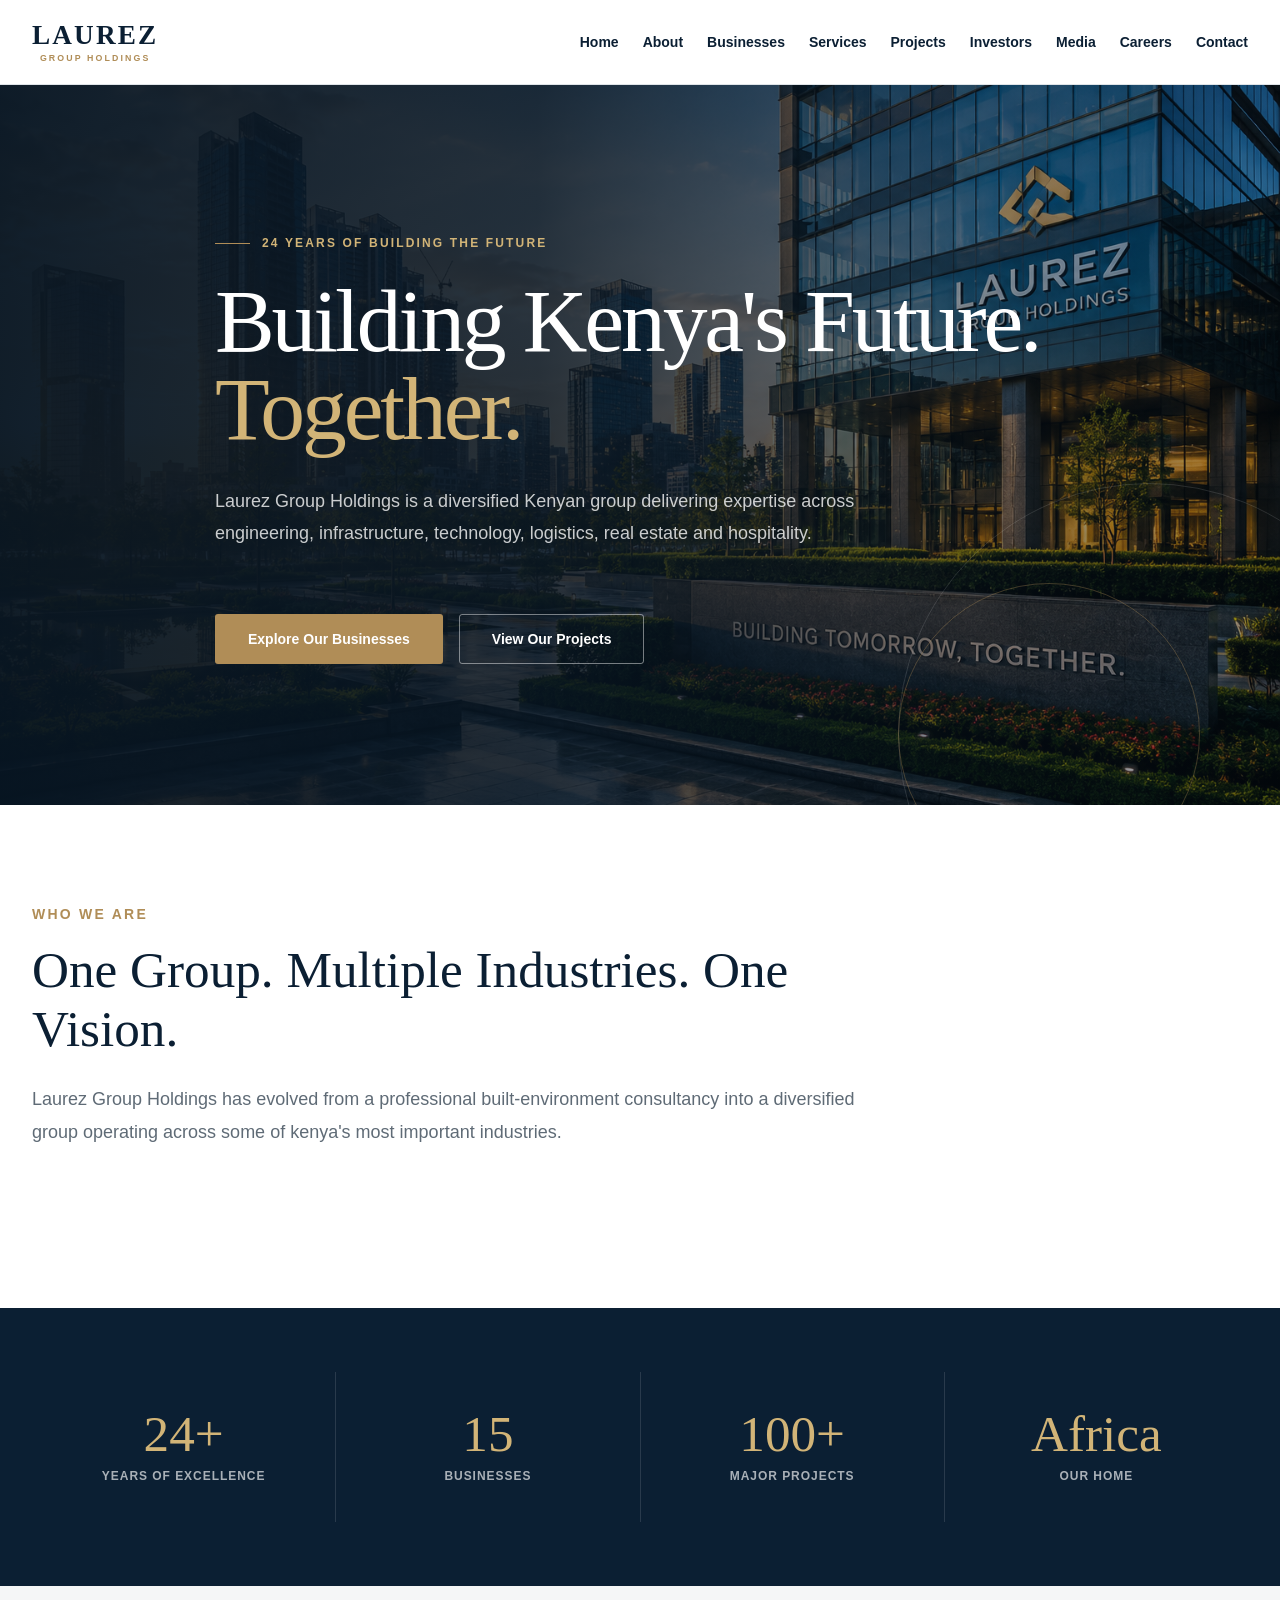
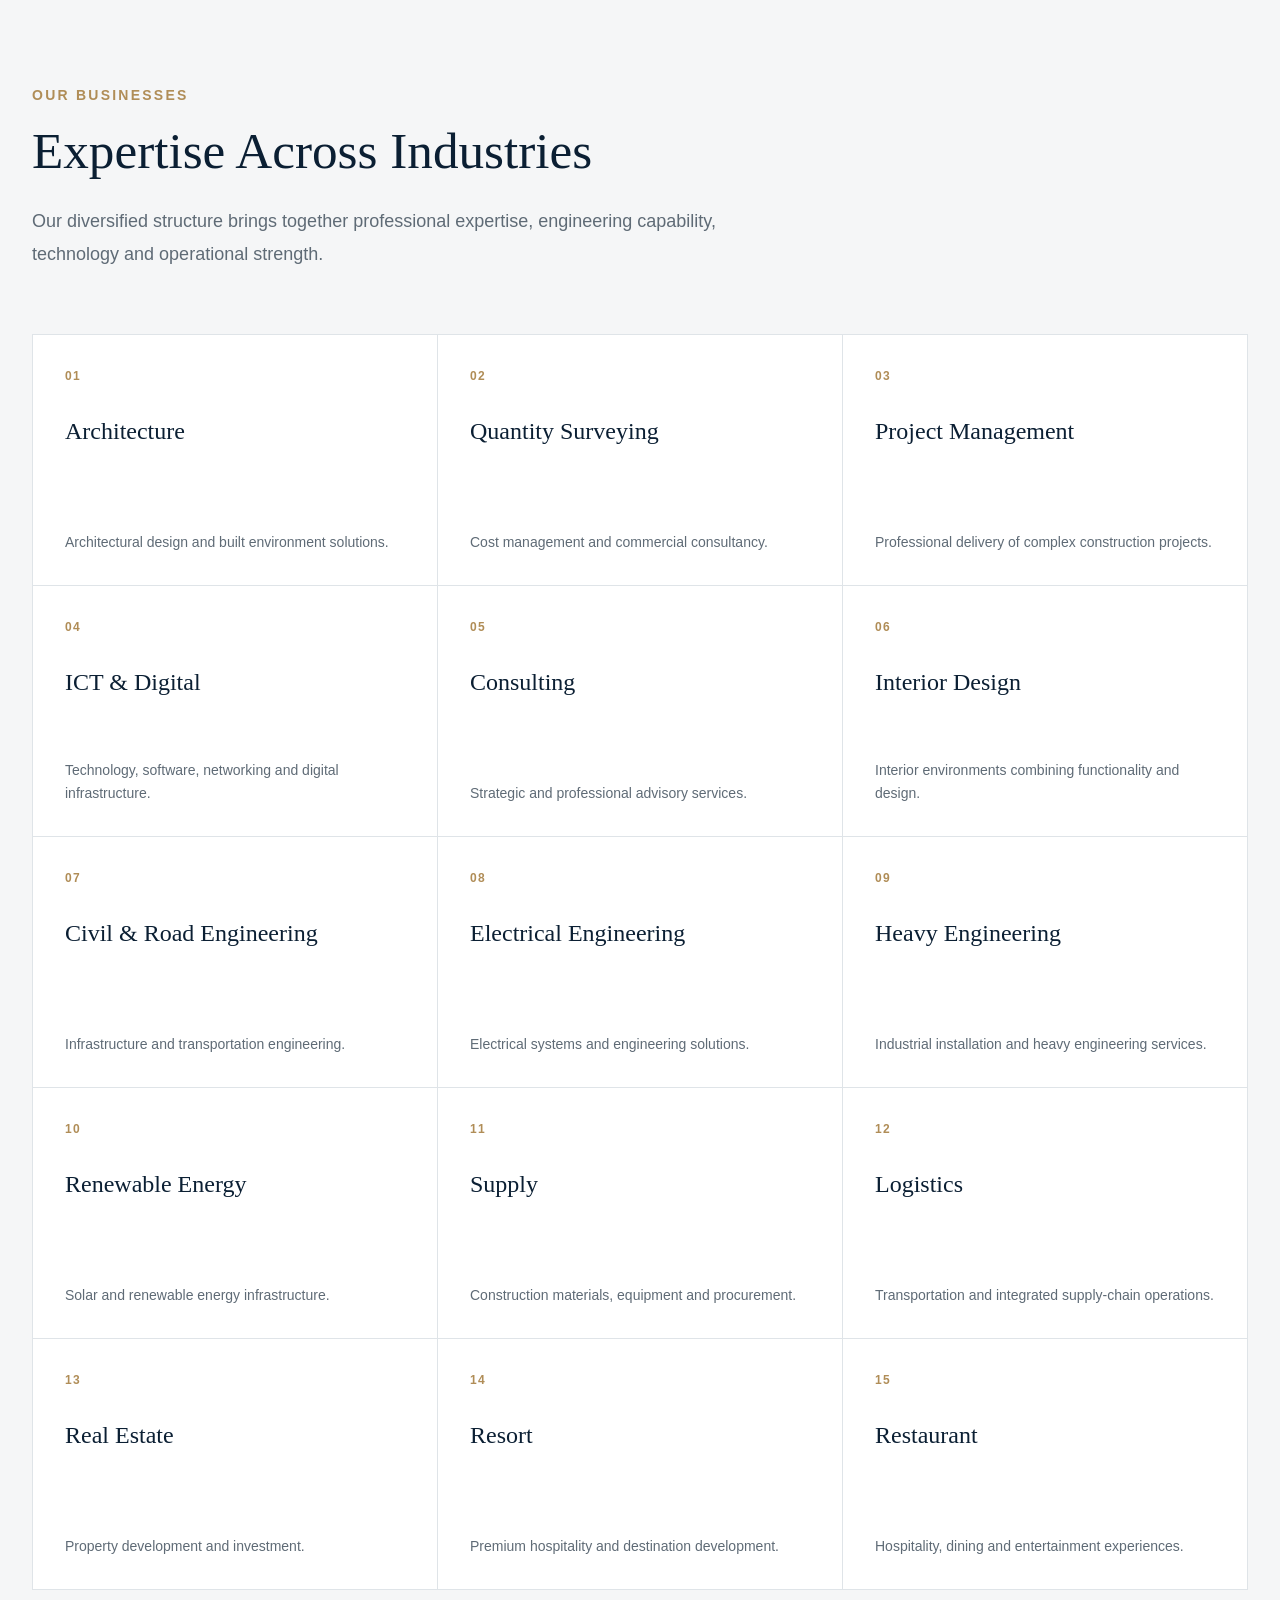
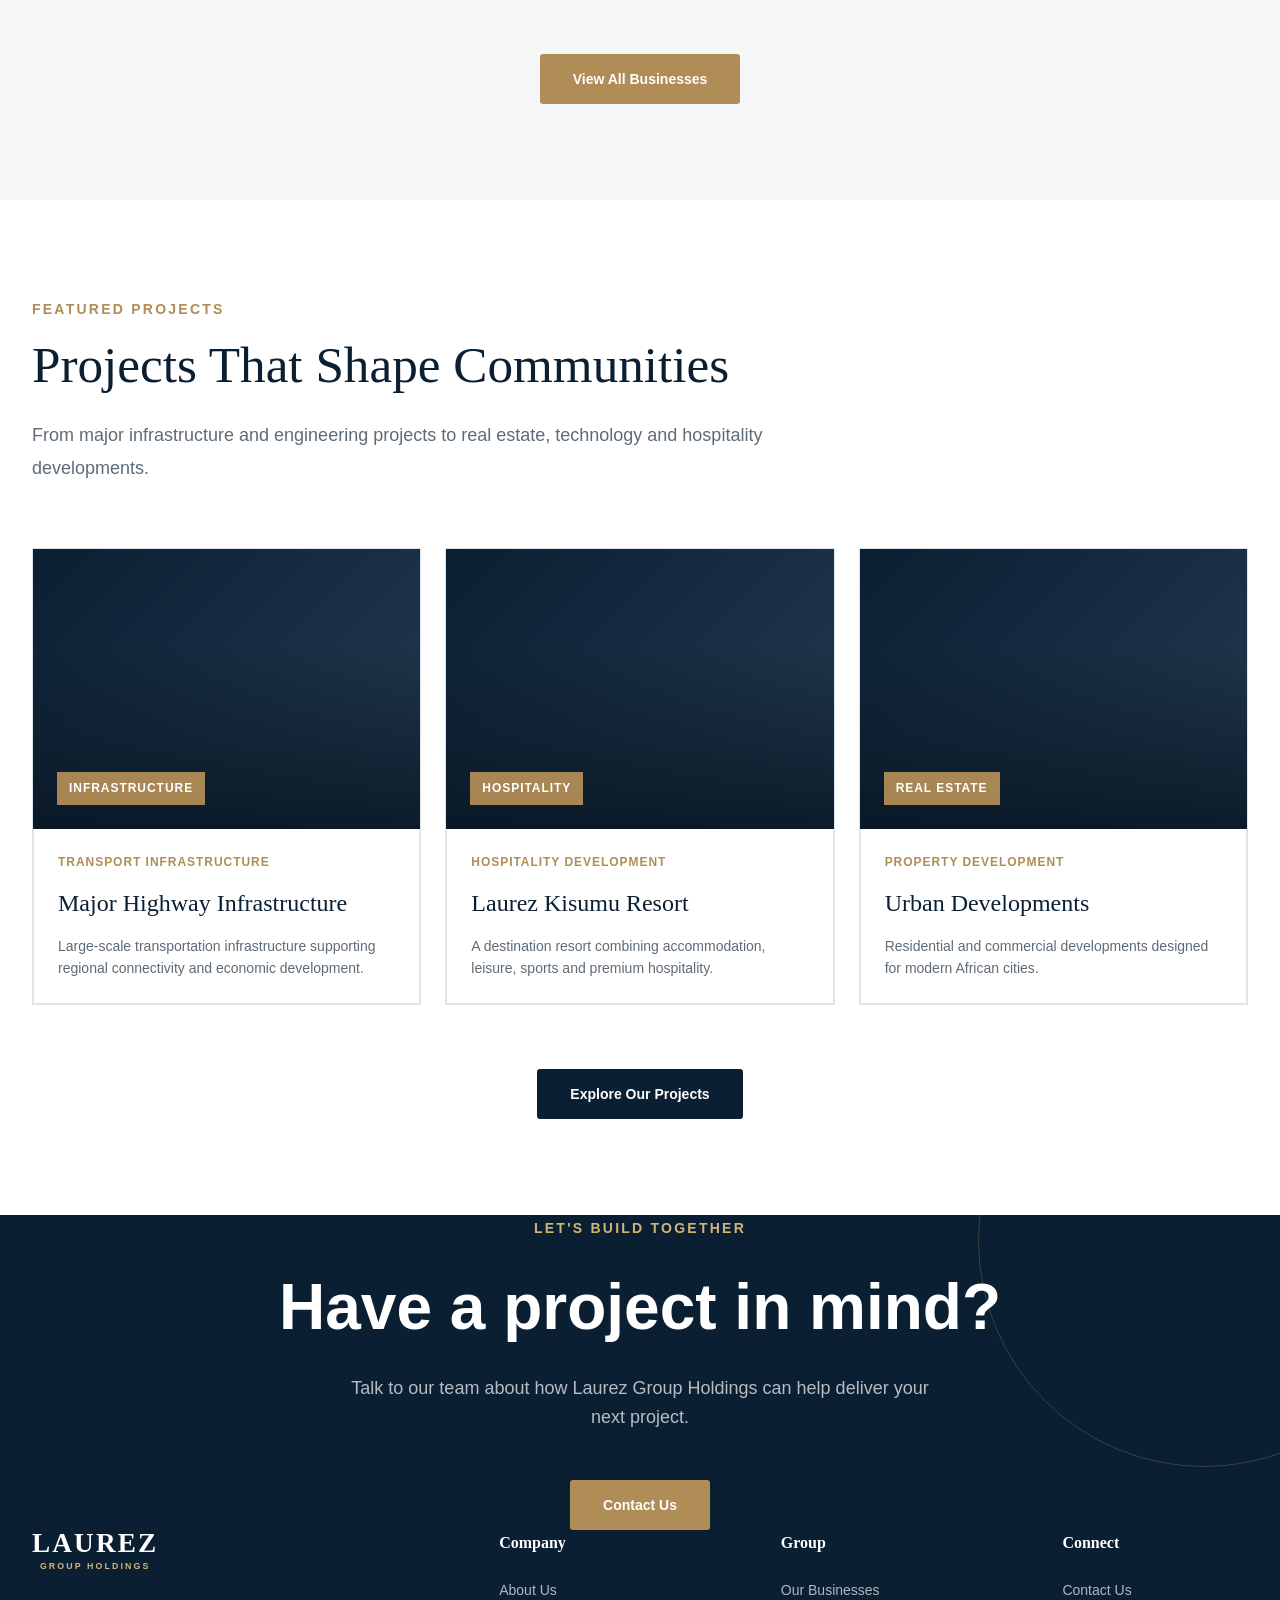
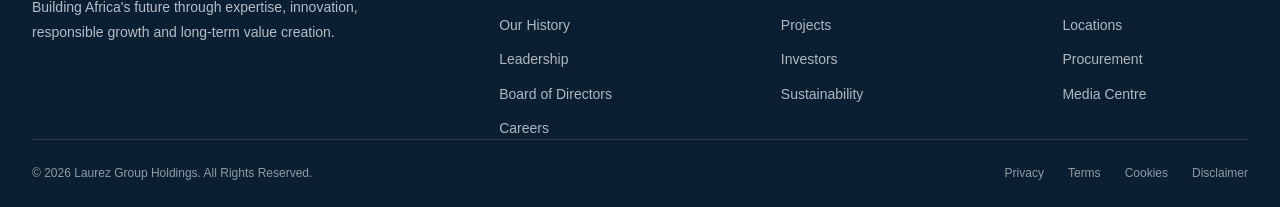
==== commit 91eedce0: "add file changes" ====
--- a/index.html
+++ b/index.html
@@ -176,7 +176,7 @@
 
                 <h1>
 
-                    Building Africa's Future.
+                    Building Kenya's Future.
 
                     <span>
                         Together.
@@ -188,7 +188,7 @@
                 <p>
 
                     Laurez Group Holdings is a diversified
-                    African group delivering expertise across
+                    Kenyan group delivering expertise across
                     engineering, infrastructure, technology,
                     logistics, real estate and hospitality.
 
@@ -251,7 +251,7 @@
                         Laurez Group Holdings has evolved
                         from a professional built-environment
                         consultancy into a diversified group
-                        operating across some of Africa's most
+                        operating across some of kenya's most
                         important industries.
 
                     </p>
--- a/assets/css/components.css
+++ b/assets/css/components.css
@@ -6,28 +6,6 @@
 
 
 /* =========================================================
-   CARDS
-========================================================= */
-
-.card {
-    background: var(--color-white);
-    border: 1px solid var(--color-border);
-    border-radius: var(--radius-md);
-    overflow: hidden;
-    transition:
-        transform var(--transition-normal),
-        box-shadow var(--transition-normal),
-        border-color var(--transition-normal);
-}
-
-.card:hover {
-    transform: translateY(-5px);
-    box-shadow: var(--shadow-md);
-    border-color: var(--color-gold);
-}
-
-
-/* =========================================================
    BUSINESS CARD
 ========================================================= */
 
@@ -37,22 +15,28 @@
     display: flex;
     flex-direction: column;
 
-    min-height: 280px;
+    min-height: 250px;
+
     padding: var(--space-6);
 
     background: var(--color-white);
+
     border: 1px solid var(--color-border);
+
+    overflow: hidden;
 
     transition:
         transform var(--transition-normal),
         background var(--transition-normal),
-        border-color var(--transition-normal);
+        border-color var(--transition-normal),
+        box-shadow var(--transition-normal);
 }
 
 .business-card::before {
     content: "";
 
     position: absolute;
+
     top: 0;
     left: 0;
 
@@ -66,7 +50,9 @@
 
 .business-card:hover {
     transform: translateY(-5px);
+
     border-color: var(--color-gold);
+
     box-shadow: var(--shadow-md);
 }
 
@@ -75,21 +61,28 @@
 }
 
 .business-card-number {
-    margin-bottom: var(--space-7);
+    display: block;
+
+    margin-bottom: var(--space-6);
 
     color: var(--color-gold);
 
-    font-size: var(--font-size-sm);
+    font-size: var(--font-size-xs);
     font-weight: 700;
+
     letter-spacing: 0.12em;
 }
 
 .business-card h3 {
     margin-bottom: var(--space-3);
 
+    color: var(--color-primary);
+
     font-family: var(--font-heading);
+
     font-size: var(--font-size-xl);
     font-weight: 500;
+
     line-height: var(--line-height-tight);
 }
 
@@ -97,246 +90,611 @@
     margin-top: auto;
 
     color: var(--color-text-light);
-    font-size: var(--font-size-sm);
-}
-
-
-/* =========================================================
-   PROJECT CARD
-========================================================= */
-
-.project-card {
+
+    font-size: var(--font-size-sm);
+
+    line-height: var(--line-height-normal);
+}
+
+
+/* =========================================================
+   GENERAL CARD
+========================================================= */
+
+.card {
+    background: var(--color-white);
+
+    border:
+        1px solid
+        var(--color-border);
+
+    border-radius: var(--radius-md);
+
     overflow: hidden;
 
-    background: var(--color-white);
-    border: 1px solid var(--color-border);
+    box-shadow: var(--shadow-sm);
 
     transition:
         transform var(--transition-normal),
         box-shadow var(--transition-normal);
 }
 
+.card:hover {
+    transform: translateY(-4px);
+
+    box-shadow: var(--shadow-md);
+}
+
+
+/* =========================================================
+   CARD CONTENT
+========================================================= */
+
+.card-content {
+    padding: var(--space-6);
+}
+
+.card-title {
+    margin-bottom: var(--space-3);
+
+    color: var(--color-primary);
+
+    font-family: var(--font-heading);
+
+    font-size: var(--font-size-xl);
+    font-weight: 500;
+}
+
+.card-text {
+    color: var(--color-text-light);
+
+    font-size: var(--font-size-sm);
+
+    line-height: var(--line-height-wide);
+}
+
+
+/* =========================================================
+   CARD IMAGE
+========================================================= */
+
+.card-image {
+    width: 100%;
+
+    aspect-ratio: 16 / 10;
+
+    object-fit: cover;
+
+    background:
+        var(--color-background-light);
+}
+
+
+/* =========================================================
+   PROJECT CARD
+========================================================= */
+
+.project-card {
+    background: var(--color-white);
+
+    border:
+        1px solid
+        var(--color-border);
+
+    overflow: hidden;
+
+    transition:
+        transform var(--transition-normal),
+        box-shadow var(--transition-normal);
+}
+
 .project-card:hover {
     transform: translateY(-5px);
+
     box-shadow: var(--shadow-md);
 }
 
-.project-card-image {
+
+/* =========================================================
+   IMAGE OVERLAY
+========================================================= */
+
+.image-overlay {
     position: relative;
 
+    overflow: hidden;
+}
+
+.image-overlay img {
     width: 100%;
-    aspect-ratio: 16 / 10;
-
-    overflow: hidden;
+
+    transition:
+        transform var(--transition-slow);
+}
+
+.image-overlay::after {
+    content: "";
+
+    position: absolute;
+
+    inset: 0;
 
     background:
         linear-gradient(
-            135deg,
-            var(--color-primary),
-            var(--color-primary-light)
+            to top,
+            rgba(7, 21, 34, 0.65),
+            transparent 60%
         );
-}
-
-.project-card-image img {
-    width: 100%;
-    height: 100%;
-
-    object-fit: cover;
-
-    transition: transform var(--transition-slow);
-}
-
-.project-card:hover .project-card-image img {
-    transform: scale(1.05);
-}
-
-.project-card-content {
-    padding: var(--space-5);
-}
-
-.project-category {
-    display: block;
-
-    margin-bottom: var(--space-3);
-
-    color: var(--color-gold);
+
+    pointer-events: none;
+}
+
+.image-overlay:hover img {
+    transform: scale(1.04);
+}
+
+
+/* =========================================================
+   BADGE
+========================================================= */
+
+.badge {
+    display: inline-flex;
+
+    align-items: center;
+    justify-content: center;
+
+    width: fit-content;
+
+    padding:
+        7px
+        12px;
+
+    background: var(--color-background-light);
+
+    color: var(--color-primary);
+
+    border-radius: var(--radius-sm);
 
     font-size: var(--font-size-xs);
     font-weight: 700;
 
-    letter-spacing: 0.14em;
+    letter-spacing: 0.08em;
+
     text-transform: uppercase;
 }
 
-.project-card h3 {
-    margin-bottom: var(--space-3);
-
-    font-family: var(--font-heading);
-    font-size: var(--font-size-xl);
-    font-weight: 500;
-}
-
-.project-card p {
-    color: var(--color-text-light);
-    font-size: var(--font-size-sm);
-}
-
-
-/* =========================================================
-   STATISTICS
-========================================================= */
-
-.stat-item {
-    text-align: center;
-}
-
-.stat-number {
-    display: block;
-
-    margin-bottom: var(--space-2);
-
-    color: var(--color-gold);
-
-    font-family: var(--font-heading);
-    font-size: clamp(2.5rem, 5vw, 4rem);
-    line-height: 1;
-}
-
-.stat-label {
-    display: block;
-
-    color: var(--color-text-light);
-
-    font-size: var(--font-size-sm);
-    font-weight: 600;
-
-    text-transform: uppercase;
-    letter-spacing: 0.1em;
-}
-
-
-/* =========================================================
-   FEATURE LIST
-========================================================= */
-
-.feature-list {
-    display: grid;
-    gap: var(--space-4);
-}
-
-.feature-list li {
+.badge-gold {
+    background: var(--color-gold);
+
+    color: var(--color-white);
+}
+
+.badge-dark {
+    background: var(--color-primary);
+
+    color: var(--color-white);
+}
+
+
+/* =========================================================
+   FEATURE CARD
+========================================================= */
+
+.feature-card {
     position: relative;
 
-    padding-left: var(--space-6);
-
-    color: var(--color-text-light);
-}
-
-.feature-list li::before {
-    content: "";
-
-    position: absolute;
-    left: 0;
-    top: 0.65em;
-
-    width: 7px;
-    height: 7px;
-
-    background: var(--color-gold);
-    border-radius: var(--radius-round);
-}
-
-
-/* =========================================================
-   IMAGE PLACEHOLDER
-========================================================= */
-
-.image-placeholder {
+    padding: var(--space-7);
+
+    background: var(--color-white);
+
+    border:
+        1px solid
+        var(--color-border);
+}
+
+.feature-card-icon {
+    width: 52px;
+    height: 52px;
+
     display: flex;
+
     align-items: center;
     justify-content: center;
 
-    min-height: 300px;
+    margin-bottom: var(--space-5);
+
+    background: var(--color-primary);
+
+    color: var(--color-gold-light);
+
+    border-radius: 50%;
+
+    font-size: 1.2rem;
+}
+
+.feature-card h3 {
+    margin-bottom: var(--space-3);
+
+    color: var(--color-primary);
+
+    font-family: var(--font-heading);
+
+    font-size: var(--font-size-xl);
+
+    font-weight: 500;
+}
+
+.feature-card p {
+    color: var(--color-text-light);
+
+    font-size: var(--font-size-sm);
+
+    line-height: var(--line-height-wide);
+}
+
+
+/* =========================================================
+   NEWS CARD
+========================================================= */
+
+.news-card {
+    background: var(--color-white);
+
+    border:
+        1px solid
+        var(--color-border);
+
+    overflow: hidden;
+
+    transition:
+        transform var(--transition-normal),
+        box-shadow var(--transition-normal);
+}
+
+.news-card:hover {
+    transform: translateY(-4px);
+
+    box-shadow: var(--shadow-md);
+}
+
+.news-card-image {
+    width: 100%;
+
+    aspect-ratio: 16 / 9;
+
+    object-fit: cover;
+}
+
+.news-card-content {
+    padding: var(--space-5);
+}
+
+.news-card-date {
+    display: block;
+
+    margin-bottom: var(--space-3);
+
+    color: var(--color-gold);
+
+    font-size: var(--font-size-xs);
+
+    font-weight: 700;
+
+    letter-spacing: 0.08em;
+}
+
+.news-card h3 {
+    margin-bottom: var(--space-3);
+
+    color: var(--color-primary);
+
+    font-family: var(--font-heading);
+
+    font-size: var(--font-size-lg);
+
+    font-weight: 500;
+}
+
+.news-card p {
+    color: var(--color-text-light);
+
+    font-size: var(--font-size-sm);
+
+    line-height: var(--line-height-normal);
+}
+
+
+/* =========================================================
+   STAT CARD
+========================================================= */
+
+.stat-card {
+    padding: var(--space-6);
+
+    background: var(--color-white);
+
+    border:
+        1px solid
+        var(--color-border);
+
+    text-align: center;
+}
+
+.stat-card-number {
+    display: block;
+
+    margin-bottom: var(--space-2);
+
+    color: var(--color-gold);
+
+    font-family: var(--font-heading);
+
+    font-size: clamp(
+        2rem,
+        4vw,
+        3.5rem
+    );
+
+    font-weight: 500;
+
+    line-height: 1;
+}
+
+.stat-card-label {
+    color: var(--color-text-light);
+
+    font-size: var(--font-size-xs);
+
+    font-weight: 700;
+
+    letter-spacing: 0.1em;
+
+    text-transform: uppercase;
+}
+
+
+/* =========================================================
+   ICON BOX
+========================================================= */
+
+.icon-box {
+    width: 56px;
+    height: 56px;
+
+    display: flex;
+
+    align-items: center;
+    justify-content: center;
+
+    flex-shrink: 0;
+
+    background: var(--color-primary);
+
+    color: var(--color-gold-light);
+
+    border-radius: var(--radius-sm);
+}
+
+
+/* =========================================================
+   QUOTE BLOCK
+========================================================= */
+
+.quote-block {
+    position: relative;
+
+    padding:
+        var(--space-7)
+        var(--space-7)
+        var(--space-7)
+        var(--space-8);
+
+    background: var(--color-background-light);
+
+    border-left:
+        4px solid
+        var(--color-gold);
+}
+
+.quote-block p {
+    color: var(--color-primary);
+
+    font-family: var(--font-heading);
+
+    font-size: var(--font-size-xl);
+
+    font-weight: 500;
+
+    line-height: var(--line-height-wide);
+}
+
+.quote-block cite {
+    display: block;
+
+    margin-top: var(--space-4);
+
+    color: var(--color-text-light);
+
+    font-size: var(--font-size-sm);
+
+    font-style: normal;
+}
+
+
+/* =========================================================
+   TABLE
+========================================================= */
+
+.table-wrapper {
+    width: 100%;
+
+    overflow-x: auto;
+
+    border:
+        1px solid
+        var(--color-border);
+}
+
+.data-table {
+    width: 100%;
+
+    min-width: 650px;
+
+    border-collapse: collapse;
+
+    background: var(--color-white);
+}
+
+.data-table th,
+.data-table td {
+    padding:
+        var(--space-4)
+        var(--space-5);
+
+    border-bottom:
+        1px solid
+        var(--color-border);
+
+    text-align: left;
+}
+
+.data-table th {
+    background: var(--color-primary);
+
+    color: var(--color-white);
+
+    font-size: var(--font-size-sm);
+
+    font-weight: 700;
+}
+
+.data-table td {
+    color: var(--color-text);
+
+    font-size: var(--font-size-sm);
+}
+
+.data-table tr:last-child td {
+    border-bottom: none;
+}
+
+
+/* =========================================================
+   ALERT
+========================================================= */
+
+.alert {
+    padding: var(--space-4);
+
+    border:
+        1px solid
+        var(--color-border);
+
+    background: var(--color-background-light);
+
+    color: var(--color-text);
+
+    font-size: var(--font-size-sm);
+}
+
+.alert-gold {
+    border-color: var(--color-gold);
 
     background:
-        linear-gradient(
-            135deg,
-            var(--color-primary),
-            var(--color-primary-light)
-        );
-
-    color: var(--color-white);
-}
-
-
-/* =========================================================
-   BADGE
-========================================================= */
-
-.badge {
-    display: inline-flex;
+        rgba(176, 141, 87, 0.08);
+}
+
+
+/* =========================================================
+   FORM GROUP
+========================================================= */
+
+.form-group {
+    display: flex;
+
+    flex-direction: column;
+
+    gap: var(--space-2);
+
+    margin-bottom: var(--space-5);
+}
+
+.form-group label {
+    color: var(--color-primary);
+
+    font-size: var(--font-size-sm);
+
+    font-weight: 700;
+}
+
+
+/* =========================================================
+   LOADING
+========================================================= */
+
+.loading {
+    display: flex;
+
     align-items: center;
-
-    padding: var(--space-2) var(--space-3);
-
-    border-radius: var(--radius-round);
-
-    background: var(--color-background-light);
-
-    color: var(--color-primary);
-
-    font-size: var(--font-size-xs);
-    font-weight: 700;
-
-    letter-spacing: 0.08em;
-    text-transform: uppercase;
-}
-
-
-/* =========================================================
-   DIVIDER
-========================================================= */
-
-.divider {
-    width: 100%;
-    height: 1px;
-
-    background: var(--color-border);
-}
-
-
-/* =========================================================
-   LINK WITH ARROW
-========================================================= */
-
-.text-link {
-    display: inline-flex;
-    align-items: center;
-    gap: var(--space-2);
-
-    color: var(--color-primary);
-
-    font-size: var(--font-size-sm);
-    font-weight: 700;
-
-    transition:
-        color var(--transition-fast),
-        gap var(--transition-fast);
-}
-
-.text-link::after {
-    content: "→";
-
-    color: var(--color-gold);
-
-    transition: transform var(--transition-fast);
-}
-
-.text-link:hover {
-    color: var(--color-gold);
-    gap: var(--space-3);
-}
-
-.text-link:hover::after {
-    transform: translateX(3px);
+    justify-content: center;
+
+    min-height: 150px;
+
+    color: var(--color-text-light);
+
+    font-size: var(--font-size-sm);
+}
+
+
+/* =========================================================
+   RESPONSIVE COMPONENTS
+========================================================= */
+
+@media (max-width: 768px) {
+
+    .business-card {
+        min-height: 220px;
+
+        padding: var(--space-5);
+    }
+
+    .feature-card {
+        padding: var(--space-6);
+    }
+
+    .quote-block {
+        padding: var(--space-6);
+    }
+
+    .data-table {
+        min-width: 600px;
+    }
+
+}
+
+
+@media (max-width: 480px) {
+
+    .business-card {
+        min-height: auto;
+    }
+
+    .business-card-number {
+        margin-bottom: var(--space-4);
+    }
+
+    .card-content,
+    .news-card-content {
+        padding: var(--space-5);
+    }
+
+    .feature-card {
+        padding: var(--space-5);
+    }
+
+    .quote-block p {
+        font-size: var(--font-size-lg);
+    }
+
 }
--- a/assets/css/footer.css
+++ b/assets/css/footer.css
@@ -4,8 +4,18 @@
    YEAR 24
 ========================================================= */
 
+
+/* =========================================================
+   FOOTER
+========================================================= */
+
 .site-footer {
-    background: var(--color-primary-dark);
+    width: 100%;
+
+    margin-top: auto;
+
+    background: var(--color-primary);
+
     color: var(--color-white);
 }
 
@@ -19,11 +29,16 @@
 
     grid-template-columns:
         2fr
-        repeat(3, 1fr);
-
-    gap: var(--space-8);
-
-    padding: var(--space-10) 0;
+        1fr
+        1fr
+        1fr;
+
+    gap: var(--space-10);
+
+    padding:
+        var(--space-12)
+        0
+        var(--space-10);
 }
 
 
@@ -32,19 +47,26 @@
 ========================================================= */
 
 .footer-brand {
+    max-width: 400px;
+}
+
+.footer-brand .logo {
+    margin-bottom: var(--space-5);
+
+    color: var(--color-white);
+}
+
+.footer-brand .logo-subtitle {
+    color: var(--color-gold-light);
+}
+
+.footer-brand p {
     max-width: 360px;
-}
-
-.footer-brand .logo-name {
-    color: var(--color-white);
-}
-
-.footer-brand p {
-    margin-top: var(--space-5);
-
-    color: rgba(255, 255, 255, 0.65);
+
+    color: rgba(255, 255, 255, 0.7);
 
     font-size: var(--font-size-sm);
+
     line-height: var(--line-height-wide);
 }
 
@@ -55,26 +77,28 @@
 
 .footer-column {
     display: flex;
+
     flex-direction: column;
 
+    align-items: flex-start;
+
     gap: var(--space-3);
 }
 
 .footer-column h3 {
-    margin-bottom: var(--space-2);
-
-    color: var(--color-gold);
-
-    font-size: var(--font-size-sm);
-
-    text-transform: uppercase;
-    letter-spacing: 0.12em;
+    margin-bottom: var(--space-3);
+
+    color: var(--color-white);
+
+    font-family: var(--font-heading);
+
+    font-size: var(--font-size-md);
+
+    font-weight: 600;
 }
 
 .footer-column a {
-    width: fit-content;
-
-    color: rgba(255, 255, 255, 0.7);
+    color: rgba(255, 255, 255, 0.68);
 
     font-size: var(--font-size-sm);
 
@@ -84,40 +108,139 @@
 }
 
 .footer-column a:hover {
-    color: var(--color-white);
+    color: var(--color-gold-light);
+
     transform: translateX(3px);
 }
 
 
 /* =========================================================
-   FOOTER BOTTOM
+   FOOTER DIVIDER
 ========================================================= */
 
 .footer-bottom {
     display: flex;
+
     align-items: center;
     justify-content: space-between;
 
+    gap: var(--space-6);
+
+    padding:
+        var(--space-5)
+        0;
+
+    border-top:
+        1px solid
+        rgba(255, 255, 255, 0.12);
+}
+
+
+/* =========================================================
+   COPYRIGHT
+========================================================= */
+
+.footer-bottom p {
+    margin: 0;
+
+    color: rgba(255, 255, 255, 0.55);
+
+    font-size: var(--font-size-xs);
+}
+
+
+/* =========================================================
+   LEGAL LINKS
+========================================================= */
+
+.footer-bottom > div {
+    display: flex;
+
+    align-items: center;
+
+    flex-wrap: wrap;
+
     gap: var(--space-5);
-
-    padding: var(--space-5) 0;
-
-    border-top: 1px solid var(--color-border-dark);
-
-    color: rgba(255, 255, 255, 0.5);
+}
+
+.footer-bottom a {
+    color: rgba(255, 255, 255, 0.55);
 
     font-size: var(--font-size-xs);
-}
-
-.footer-bottom div {
-    display: flex;
-    gap: var(--space-5);
-}
-
-.footer-bottom a {
-    transition: color var(--transition-fast);
+
+    transition:
+        color var(--transition-fast);
 }
 
 .footer-bottom a:hover {
-    color: var(--color-white);
+    color: var(--color-gold-light);
+}
+
+
+/* =========================================================
+   FOOTER RESPONSIVE
+========================================================= */
+
+@media (max-width: 1024px) {
+
+    .footer-main {
+        grid-template-columns:
+            1.5fr
+            1fr
+            1fr
+            1fr;
+
+        gap: var(--space-7);
+    }
+
+}
+
+
+@media (max-width: 768px) {
+
+    .footer-main {
+        grid-template-columns:
+            repeat(2, minmax(0, 1fr));
+
+        gap: var(--space-8);
+
+        padding:
+            var(--space-10)
+            0
+            var(--space-8);
+    }
+
+    .footer-brand {
+        grid-column: 1 / -1;
+
+        max-width: 600px;
+    }
+
+    .footer-bottom {
+        flex-direction: column;
+
+        align-items: flex-start;
+
+        gap: var(--space-4);
+    }
+
+}
+
+
+@media (max-width: 480px) {
+
+    .footer-main {
+        grid-template-columns: 1fr;
+
+        gap: var(--space-7);
+    }
+
+    .footer-brand {
+        grid-column: auto;
+    }
+
+    .footer-bottom > div {
+        gap: var(--space-4);
+    }
+
 }
--- a/assets/css/responsive.css
+++ b/assets/css/responsive.css
@@ -1,42 +1,180 @@
 /* =========================================================
    LAUREZ GROUP HOLDINGS
-   RESPONSIVE DESIGN
-========================================================= */
-
-
-/* =========================================================
-   TABLETS
+   GLOBAL RESPONSIVE SYSTEM
+   YEAR 24
+========================================================= */
+
+
+/* =========================================================
+   LARGE DESKTOP
+========================================================= */
+
+@media (max-width: 1200px) {
+
+    :root {
+        --container-padding: 48px;
+    }
+
+}
+
+
+/* =========================================================
+   LAPTOP / TABLET
 ========================================================= */
 
 @media (max-width: 1024px) {
 
     :root {
-        --container-padding: 1.5rem;
-    }
-
-    .main-nav {
-        gap: var(--space-4);
-    }
-
-    .main-nav a {
-        font-size: 0.8rem;
-    }
-
-    .two-column {
-        gap: var(--space-6);
-    }
-
-    .three-column {
-        grid-template-columns: repeat(2, minmax(0, 1fr));
-    }
-
-    .four-column {
-        grid-template-columns: repeat(2, minmax(0, 1fr));
-    }
+        --container-padding: 40px;
+    }
+
+
+    /* ---------------------------------------------
+       TYPOGRAPHY
+    --------------------------------------------- */
+
+    h1 {
+        font-size: clamp(2.8rem, 6vw, 4.5rem);
+    }
+
+    h2 {
+        font-size: clamp(2rem, 4vw, 3rem);
+    }
+
+
+    /* ---------------------------------------------
+       CONTAINERS
+    --------------------------------------------- */
+
+    .container,
+    .container-wide,
+    .container-narrow {
+        width: min(
+            calc(100% - (var(--container-padding) * 2)),
+            var(--container-width)
+        );
+    }
+
+
+    /* ---------------------------------------------
+       SECTIONS
+    --------------------------------------------- */
+
+    .section {
+        padding-top: var(--space-10);
+        padding-bottom: var(--space-10);
+    }
+
+}
+
+
+/* =========================================================
+   TABLET
+========================================================= */
+
+@media (max-width: 768px) {
+
+    :root {
+        --container-padding: 28px;
+    }
+
+
+    /* ---------------------------------------------
+       GLOBAL
+    --------------------------------------------- */
+
+    html {
+        font-size: 15px;
+    }
+
+    body {
+        overflow-x: hidden;
+    }
+
+
+    /* ---------------------------------------------
+       TYPOGRAPHY
+    --------------------------------------------- */
+
+    h1 {
+        font-size: clamp(2.4rem, 9vw, 3.6rem);
+
+        line-height: 1.05;
+    }
+
+    h2 {
+        font-size: clamp(1.9rem, 6vw, 2.7rem);
+    }
+
+    h3 {
+        font-size: 1.35rem;
+    }
+
+
+    /* ---------------------------------------------
+       CONTAINER
+    --------------------------------------------- */
+
+    .container,
+    .container-wide,
+    .container-narrow {
+        width: calc(100% - (var(--container-padding) * 2));
+
+        max-width: none;
+    }
+
+
+    /* ---------------------------------------------
+       SECTIONS
+    --------------------------------------------- */
+
+    .section {
+        padding-top: var(--space-9);
+        padding-bottom: var(--space-9);
+    }
+
+
+    /* ---------------------------------------------
+       SECTION HEADER
+    --------------------------------------------- */
+
+    .section-header {
+        margin-bottom: var(--space-7);
+    }
+
+    .section-description {
+        max-width: 100%;
+    }
+
+
+    /* ---------------------------------------------
+       BUTTONS
+    --------------------------------------------- */
+
+    .hero-actions {
+        flex-direction: column;
+
+        align-items: stretch;
+
+        width: 100%;
+    }
+
+    .hero-actions .btn {
+        width: 100%;
+
+        justify-content: center;
+    }
+
+
+    /* ---------------------------------------------
+       FOOTER
+    --------------------------------------------- */
 
     .footer-main {
-        grid-template-columns: repeat(2, 1fr);
-    }
+        padding-top: var(--space-9);
+        padding-bottom: var(--space-8);
+    }
+
 }
 
 
@@ -44,66 +182,184 @@
    MOBILE
 ========================================================= */
 
-@media (max-width: 768px) {
-
-    :root {
-        --container-padding: 1.25rem;
-        --header-height: 72px;
-    }
+@media (max-width: 600px) {
+
+    :root {
+        --container-padding: 20px;
+    }
+
+
+    /* ---------------------------------------------
+       TYPOGRAPHY
+    --------------------------------------------- */
+
+    html {
+        font-size: 14px;
+    }
+
+    h1 {
+        font-size: clamp(2.2rem, 11vw, 3.1rem);
+    }
+
+    h2 {
+        font-size: clamp(1.8rem, 8vw, 2.4rem);
+    }
+
+
+    /* ---------------------------------------------
+       SECTION
+    --------------------------------------------- */
 
     .section {
-        padding: var(--space-8) 0;
-    }
-
-    .main-nav {
-        display: none;
-    }
-
-    .menu-toggle {
-        display: flex;
-    }
-
-    .two-column,
-    .three-column,
-    .four-column {
-        grid-template-columns: 1fr;
-    }
-
-    .footer-main {
-        grid-template-columns: 1fr;
-        gap: var(--space-6);
-    }
-
-    .footer-bottom {
-        flex-direction: column;
-        align-items: flex-start;
-    }
-
-    .footer-bottom div {
-        flex-wrap: wrap;
-    }
-}
-
-
-/* =========================================================
-   SMALL MOBILE
-========================================================= */
-
-@media (max-width: 480px) {
-
-    :root {
-        --container-padding: 1rem;
-    }
-
-    .section-title {
-        font-size: 2rem;
-    }
+        padding-top: 64px;
+        padding-bottom: 64px;
+    }
+
+
+    /* ---------------------------------------------
+       BUTTON
+    --------------------------------------------- */
 
     .btn {
         width: 100%;
-    }
-
-    .hero-actions {
-        flex-direction: column;
-    }
+
+        justify-content: center;
+    }
+
+
+    /* ---------------------------------------------
+       TABLE
+    --------------------------------------------- */
+
+    .table-wrapper {
+        margin-right: calc(
+            var(--container-padding) * -1
+        );
+
+        margin-left: calc(
+            var(--container-padding) * -1
+        );
+
+        width: calc(
+            100% +
+            (var(--container-padding) * 2)
+        );
+    }
+
+}
+
+
+/* =========================================================
+   SMALL PHONE
+========================================================= */
+
+@media (max-width: 480px) {
+
+    :root {
+        --container-padding: 16px;
+    }
+
+
+    /* ---------------------------------------------
+       TYPOGRAPHY
+    --------------------------------------------- */
+
+    h1 {
+        font-size: 2.15rem;
+
+        line-height: 1.08;
+    }
+
+    h2 {
+        font-size: 1.8rem;
+    }
+
+    h3 {
+        font-size: 1.25rem;
+    }
+
+
+    /* ---------------------------------------------
+       SECTION
+    --------------------------------------------- */
+
+    .section {
+        padding-top: 52px;
+        padding-bottom: 52px;
+    }
+
+
+    /* ---------------------------------------------
+       CONTAINER
+    --------------------------------------------- */
+
+    .container,
+    .container-wide,
+    .container-narrow {
+        width: calc(100% - 32px);
+    }
+
+
+    /* ---------------------------------------------
+       HERO
+    --------------------------------------------- */
+
+    .hero {
+        min-height: 620px;
+    }
+
+
+    /* ---------------------------------------------
+       STATISTICS
+    --------------------------------------------- */
+
+    .statistics-grid {
+        grid-template-columns: 1fr 1fr;
+    }
+
+
+    /* ---------------------------------------------
+       BUSINESS CARDS
+    --------------------------------------------- */
+
+    .business-card {
+        padding: 24px;
+    }
+
+
+    /* ---------------------------------------------
+       FOOTER
+    --------------------------------------------- */
+
+    .footer-bottom {
+        align-items: flex-start;
+    }
+
+}
+
+
+/* =========================================================
+   EXTRA SMALL PHONES
+========================================================= */
+
+@media (max-width: 360px) {
+
+    :root {
+        --container-padding: 14px;
+    }
+
+    .container,
+    .container-wide,
+    .container-narrow {
+        width: calc(100% - 28px);
+    }
+
+    h1 {
+        font-size: 2rem;
+    }
+
+    .hero {
+        min-height: 580px;
+    }
+
 }
--- a/assets/css/pages/home.css
+++ b/assets/css/pages/home.css
@@ -1,6 +1,6 @@
 /* =========================================================
    LAUREZ GROUP HOLDINGS
-   HOMEPAGE STYLES
+   HOMEPAGE
    YEAR 24
 ========================================================= */
 
@@ -12,9 +12,10 @@
 .hero {
     position: relative;
 
-    min-height: calc(100vh - var(--header-height));
+    min-height: 720px;
 
     display: flex;
+
     align-items: center;
 
     overflow: hidden;
@@ -23,95 +24,132 @@
         linear-gradient(
             90deg,
             rgba(7, 21, 34, 0.96) 0%,
-            rgba(7, 21, 34, 0.85) 42%,
-            rgba(7, 21, 34, 0.50) 100%
+            rgba(7, 21, 34, 0.86) 42%,
+            rgba(7, 21, 34, 0.48) 75%,
+            rgba(7, 21, 34, 0.32) 100%
         ),
-        url("../../images/hero/home-hero.jpg")
+        url("../../images/hero/home-hero.png")
         center / cover no-repeat;
 
     color: var(--color-white);
 }
 
 
-/* ---------------------------------------------------------
-   HERO FALLBACK BACKGROUND
---------------------------------------------------------- */
+/* =========================================================
+   HERO DECORATIVE ELEMENT
+========================================================= */
 
 .hero::before {
     content: "";
 
     position: absolute;
-    inset: 0;
-
-    background:
-        linear-gradient(
-            135deg,
-            var(--color-primary-dark),
-            var(--color-primary-light)
-        );
-
-    z-index: -2;
-}
-
-
-/* ---------------------------------------------------------
+
+    right: -120px;
+    bottom: -180px;
+
+    width: 500px;
+    height: 500px;
+
+    border:
+        1px solid
+        rgba(255, 255, 255, 0.12);
+
+    border-radius: 50%;
+}
+
+.hero::after {
+    content: "";
+
+    position: absolute;
+
+    right: 80px;
+    bottom: -80px;
+
+    width: 300px;
+    height: 300px;
+
+    border:
+        1px solid
+        rgba(176, 141, 87, 0.35);
+
+    border-radius: 50%;
+}
+
+
+/* =========================================================
    HERO CONTENT
---------------------------------------------------------- */
+========================================================= */
 
 .hero-content {
     position: relative;
+
     z-index: 2;
 
-    max-width: 900px;
-
-    padding-top: var(--space-11);
-    padding-bottom: var(--space-11);
-}
-
-
-/* ---------------------------------------------------------
+    max-width: 850px;
+
+    padding-top: var(--space-10);
+    padding-bottom: var(--space-10);
+}
+
+
+/* =========================================================
    HERO LABEL
---------------------------------------------------------- */
+========================================================= */
 
 .hero-label {
-    display: inline-block;
+    display: inline-flex;
+
+    align-items: center;
 
     margin-bottom: var(--space-5);
 
     color: var(--color-gold-light);
 
-    font-size: var(--font-size-sm);
+    font-size: var(--font-size-xs);
+
     font-weight: 700;
 
     letter-spacing: 0.18em;
+
     text-transform: uppercase;
 }
 
-
-/* ---------------------------------------------------------
-   HERO TITLE
---------------------------------------------------------- */
+.hero-label::before {
+    content: "";
+
+    width: 35px;
+    height: 1px;
+
+    margin-right: var(--space-3);
+
+    background: var(--color-gold);
+}
+
+
+/* =========================================================
+   HERO HEADING
+========================================================= */
 
 .hero h1 {
     max-width: 850px;
 
-    margin-bottom: var(--space-5);
+    margin-bottom: var(--space-6);
 
     color: var(--color-white);
 
     font-family: var(--font-heading);
 
     font-size: clamp(
-        3rem,
+        3.5rem,
         7vw,
-        6rem
+        6.5rem
     );
 
     font-weight: 500;
 
-    line-height: 1.02;
-
-    letter-spacing: -0.03em;
+    line-height: 0.98;
+
+    letter-spacing: -0.035em;
 }
 
 .hero h1 span {
@@ -121,42 +159,60 @@
 }
 
 
-/* ---------------------------------------------------------
+/* =========================================================
    HERO DESCRIPTION
---------------------------------------------------------- */
+========================================================= */
 
 .hero p {
     max-width: 680px;
 
-    margin-bottom: var(--space-7);
+    margin-bottom: var(--space-8);
 
     color: rgba(255, 255, 255, 0.78);
 
-    font-size: clamp(
-        1rem,
-        2vw,
-        1.25rem
-    );
-
-    line-height: 1.8;
-}
-
-
-/* ---------------------------------------------------------
-   HERO BUTTONS
---------------------------------------------------------- */
+    font-size: var(--font-size-lg);
+
+    line-height: var(--line-height-wide);
+}
+
+
+/* =========================================================
+   HERO ACTIONS
+========================================================= */
 
 .hero-actions {
     display: flex;
 
     align-items: center;
 
+    flex-wrap: wrap;
+
     gap: var(--space-4);
 }
 
 
 /* =========================================================
-   INTRODUCTION SECTION
+   HERO BUTTON OVERRIDE
+========================================================= */
+
+.hero .btn-outline {
+    border-color:
+        rgba(255, 255, 255, 0.45);
+
+    color: var(--color-white);
+}
+
+.hero .btn-outline:hover {
+    border-color: var(--color-white);
+
+    background: var(--color-white);
+
+    color: var(--color-primary);
+}
+
+
+/* =========================================================
+   INTRODUCTION
 ========================================================= */
 
 .introduction {
@@ -164,17 +220,18 @@
 }
 
 .introduction .section-header {
-    margin-bottom: 0;
-}
-
-
-/* =========================================================
-   GROUP STATISTICS
+    max-width: 850px;
+}
+
+
+/* =========================================================
+   STATISTICS
 ========================================================= */
 
 .statistics {
-    padding-top: var(--space-8);
-    padding-bottom: var(--space-8);
+    padding:
+        var(--space-8)
+        0;
 
     background: var(--color-primary);
 
@@ -187,27 +244,27 @@
     grid-template-columns:
         repeat(4, 1fr);
 
-    border-top:
-        1px solid
-        rgba(255, 255, 255, 0.15);
-
-    border-bottom:
-        1px solid
-        rgba(255, 255, 255, 0.15);
+    gap: 1px;
+
+    background:
+        rgba(255, 255, 255, 0.12);
 }
 
 .stat {
-    padding: var(--space-6);
+    display: flex;
+
+    flex-direction: column;
+
+    align-items: center;
+    justify-content: center;
+
+    min-height: 150px;
+
+    padding: var(--space-5);
+
+    background: var(--color-primary);
 
     text-align: center;
-
-    border-right:
-        1px solid
-        rgba(255, 255, 255, 0.15);
-}
-
-.stat:last-child {
-    border-right: none;
 }
 
 .stat strong {
@@ -220,9 +277,9 @@
     font-family: var(--font-heading);
 
     font-size: clamp(
-        2.5rem,
-        5vw,
-        4rem
+        2rem,
+        4vw,
+        3.2rem
     );
 
     font-weight: 500;
@@ -231,15 +288,13 @@
 }
 
 .stat span {
-    display: block;
-
     color: rgba(255, 255, 255, 0.65);
 
     font-size: var(--font-size-xs);
 
     font-weight: 700;
 
-    letter-spacing: 0.12em;
+    letter-spacing: 0.08em;
 
     text-transform: uppercase;
 }
@@ -250,33 +305,42 @@
 ========================================================= */
 
 .businesses-preview {
-    background: var(--color-background-light);
+    background:
+        var(--color-background-light);
 }
 
 .business-grid {
     display: grid;
 
     grid-template-columns:
-        repeat(4, 1fr);
+        repeat(3, minmax(0, 1fr));
 
     gap: 1px;
 
     background: var(--color-border);
+
+    border:
+        1px solid
+        var(--color-border);
 }
 
 .businesses-preview .business-card {
     border: none;
-}
-
-.businesses-preview .section-action {
-    margin-top: var(--space-7);
-
-    text-align: center;
-}
-
-
-/* =========================================================
-   FEATURED PROJECTS
+
+    border-radius: 0;
+}
+
+.section-action {
+    display: flex;
+
+    justify-content: center;
+
+    margin-top: var(--space-8);
+}
+
+
+/* =========================================================
+   PROJECTS PREVIEW
 ========================================================= */
 
 .projects-preview {
@@ -287,26 +351,25 @@
     display: grid;
 
     grid-template-columns:
-        repeat(3, 1fr);
+        repeat(3, minmax(0, 1fr));
 
     gap: var(--space-5);
 }
 
-
-/* ---------------------------------------------------------
-   PROJECT IMAGE
---------------------------------------------------------- */
+.project-card {
+    min-width: 0;
+}
 
 .project-image {
     position: relative;
 
-    aspect-ratio: 16 / 10;
+    min-height: 280px;
 
     display: flex;
 
     align-items: flex-end;
 
-    padding: var(--space-4);
+    padding: var(--space-5);
 
     overflow: hidden;
 
@@ -314,11 +377,13 @@
         linear-gradient(
             135deg,
             var(--color-primary),
-            var(--color-primary-light)
+            #243b4f
         );
-}
-
-.project-image::after {
+
+    color: var(--color-white);
+}
+
+.project-image::before {
     content: "";
 
     position: absolute;
@@ -328,34 +393,42 @@
     background:
         linear-gradient(
             to top,
-            rgba(7, 21, 34, 0.75),
-            transparent 60%
+            rgba(7, 21, 34, 0.85),
+            transparent 65%
         );
 }
 
 .project-image span {
     position: relative;
 
-    z-index: 2;
-
-    color: var(--color-gold-light);
+    z-index: 1;
+
+    padding:
+        7px
+        12px;
+
+    background:
+        rgba(176, 141, 87, 0.95);
+
+    color: var(--color-white);
 
     font-size: var(--font-size-xs);
 
     font-weight: 700;
 
-    letter-spacing: 0.12em;
+    letter-spacing: 0.08em;
 
     text-transform: uppercase;
 }
-
-
-/* ---------------------------------------------------------
-   PROJECT CONTENT
---------------------------------------------------------- */
 
 .project-content {
     padding: var(--space-5);
+
+    border:
+        1px solid
+        var(--color-border);
+
+    border-top: none;
 }
 
 .project-content small {
@@ -369,7 +442,7 @@
 
     font-weight: 700;
 
-    letter-spacing: 0.12em;
+    letter-spacing: 0.08em;
 }
 
 .project-content h3 {
@@ -382,8 +455,6 @@
     font-size: var(--font-size-xl);
 
     font-weight: 500;
-
-    line-height: var(--line-height-tight);
 }
 
 .project-content p {
@@ -396,14 +467,15 @@
 
 
 /* =========================================================
-   HOMEPAGE CTA
+   CALL TO ACTION
 ========================================================= */
 
 .cta {
     position: relative;
 
-    padding-top: var(--space-10);
-    padding-bottom: var(--space-10);
+    padding:
+        var(--space-12)
+        0;
 
     overflow: hidden;
 
@@ -413,62 +485,29 @@
 
     text-align: center;
 }
-
-
-/* ---------------------------------------------------------
-   DECORATIVE CIRCLE 1
---------------------------------------------------------- */
 
 .cta::before {
     content: "";
 
     position: absolute;
 
-    width: 500px;
-    height: 500px;
-
-    top: -300px;
+    top: -200px;
     right: -150px;
+
+    width: 450px;
+    height: 450px;
 
     border:
         1px solid
-        rgba(176, 141, 87, 0.25);
+        rgba(176, 141, 87, 0.3);
 
     border-radius: 50%;
 }
-
-
-/* ---------------------------------------------------------
-   DECORATIVE CIRCLE 2
---------------------------------------------------------- */
-
-.cta::after {
-    content: "";
-
-    position: absolute;
-
-    width: 700px;
-    height: 700px;
-
-    bottom: -550px;
-    left: -250px;
-
-    border:
-        1px solid
-        rgba(176, 141, 87, 0.15);
-
-    border-radius: 50%;
-}
-
-
-/* ---------------------------------------------------------
-   CTA CONTENT
---------------------------------------------------------- */
 
 .cta .container {
     position: relative;
 
-    z-index: 2;
+    z-index: 1;
 }
 
 .cta .section-label {
@@ -480,17 +519,11 @@
 
     color: var(--color-white);
 
-    font-family: var(--font-heading);
-
     font-size: clamp(
-        2.5rem,
+        2.2rem,
         5vw,
         4rem
     );
-
-    font-weight: 500;
-
-    line-height: 1.1;
 }
 
 .cta p {
@@ -499,11 +532,12 @@
     margin:
         0
         auto
-        var(--space-6);
-
-    color: rgba(255, 255, 255, 0.7);
-
-    line-height: 1.8;
+        var(--space-7);
+
+    color:
+        rgba(255, 255, 255, 0.7);
+
+    font-size: var(--font-size-lg);
 }
 
 
@@ -513,14 +547,14 @@
 
 @media (max-width: 1024px) {
 
-    .business-grid {
-        grid-template-columns:
-            repeat(3, 1fr);
-    }
-
+    .hero {
+        min-height: 650px;
+    }
+
+    .business-grid,
     .project-grid {
         grid-template-columns:
-            repeat(2, 1fr);
+            repeat(2, minmax(0, 1fr));
     }
 
 }
@@ -529,33 +563,27 @@
 @media (max-width: 768px) {
 
     .hero {
-        min-height:
-            calc(
-                100vh -
-                var(--header-height)
-            );
+        min-height: 650px;
+
+        background-position:
+            65% center;
     }
 
     .hero-content {
-        padding-top: var(--space-9);
-        padding-bottom: var(--space-9);
+        padding-top: var(--space-8);
+        padding-bottom: var(--space-8);
     }
 
     .hero h1 {
-        font-size:
-            clamp(
-                2.8rem,
-                12vw,
-                4.5rem
-            );
-    }
-
-    .hero-actions {
-        align-items: stretch;
-
-        flex-direction: column;
-
-        max-width: 320px;
+        font-size: clamp(
+            2.8rem,
+            10vw,
+            4.5rem
+        );
+    }
+
+    .hero p {
+        font-size: var(--font-size-md);
     }
 
     .statistics-grid {
@@ -563,64 +591,65 @@
             repeat(2, 1fr);
     }
 
-    .stat {
-        border-bottom:
-            1px solid
-            rgba(255, 255, 255, 0.15);
-    }
-
-    .stat:nth-child(2) {
-        border-right: none;
-    }
-
-    .stat:nth-child(3),
-    .stat:nth-child(4) {
-        border-bottom: none;
-    }
-
-    .business-grid {
-        grid-template-columns:
-            repeat(2, 1fr);
-    }
-
+    .business-grid,
     .project-grid {
         grid-template-columns: 1fr;
     }
 
+    .project-image {
+        min-height: 240px;
+    }
+
 }
 
 
 @media (max-width: 480px) {
 
+    .hero {
+        min-height: 620px;
+
+        background-position:
+            68% center;
+    }
+
+    .hero-label {
+        font-size: 0.65rem;
+    }
+
     .hero h1 {
-        font-size: 2.7rem;
-
-        letter-spacing: -0.02em;
+        font-size: 2.6rem;
     }
 
     .hero p {
-        font-size: 1rem;
-    }
-
-    .statistics-grid {
-        grid-template-columns: 1fr;
-    }
-
-    .stat,
-    .stat:nth-child(2) {
-        border-right: none;
-
-        border-bottom:
-            1px solid
-            rgba(255, 255, 255, 0.15);
-    }
-
-    .stat:last-child {
-        border-bottom: none;
-    }
-
-    .business-grid {
-        grid-template-columns: 1fr;
+        font-size: 0.95rem;
+    }
+
+    .statistics {
+        padding:
+            var(--space-5)
+            0;
+    }
+
+    .stat {
+        min-height: 125px;
+
+        padding:
+            var(--space-4)
+            var(--space-2);
+    }
+
+    .stat strong {
+        font-size: 2rem;
+    }
+
+    .stat span {
+        font-size: 0.65rem;
+    }
+
+    .cta {
+        padding:
+            var(--space-10)
+            0;
     }
 
 }
